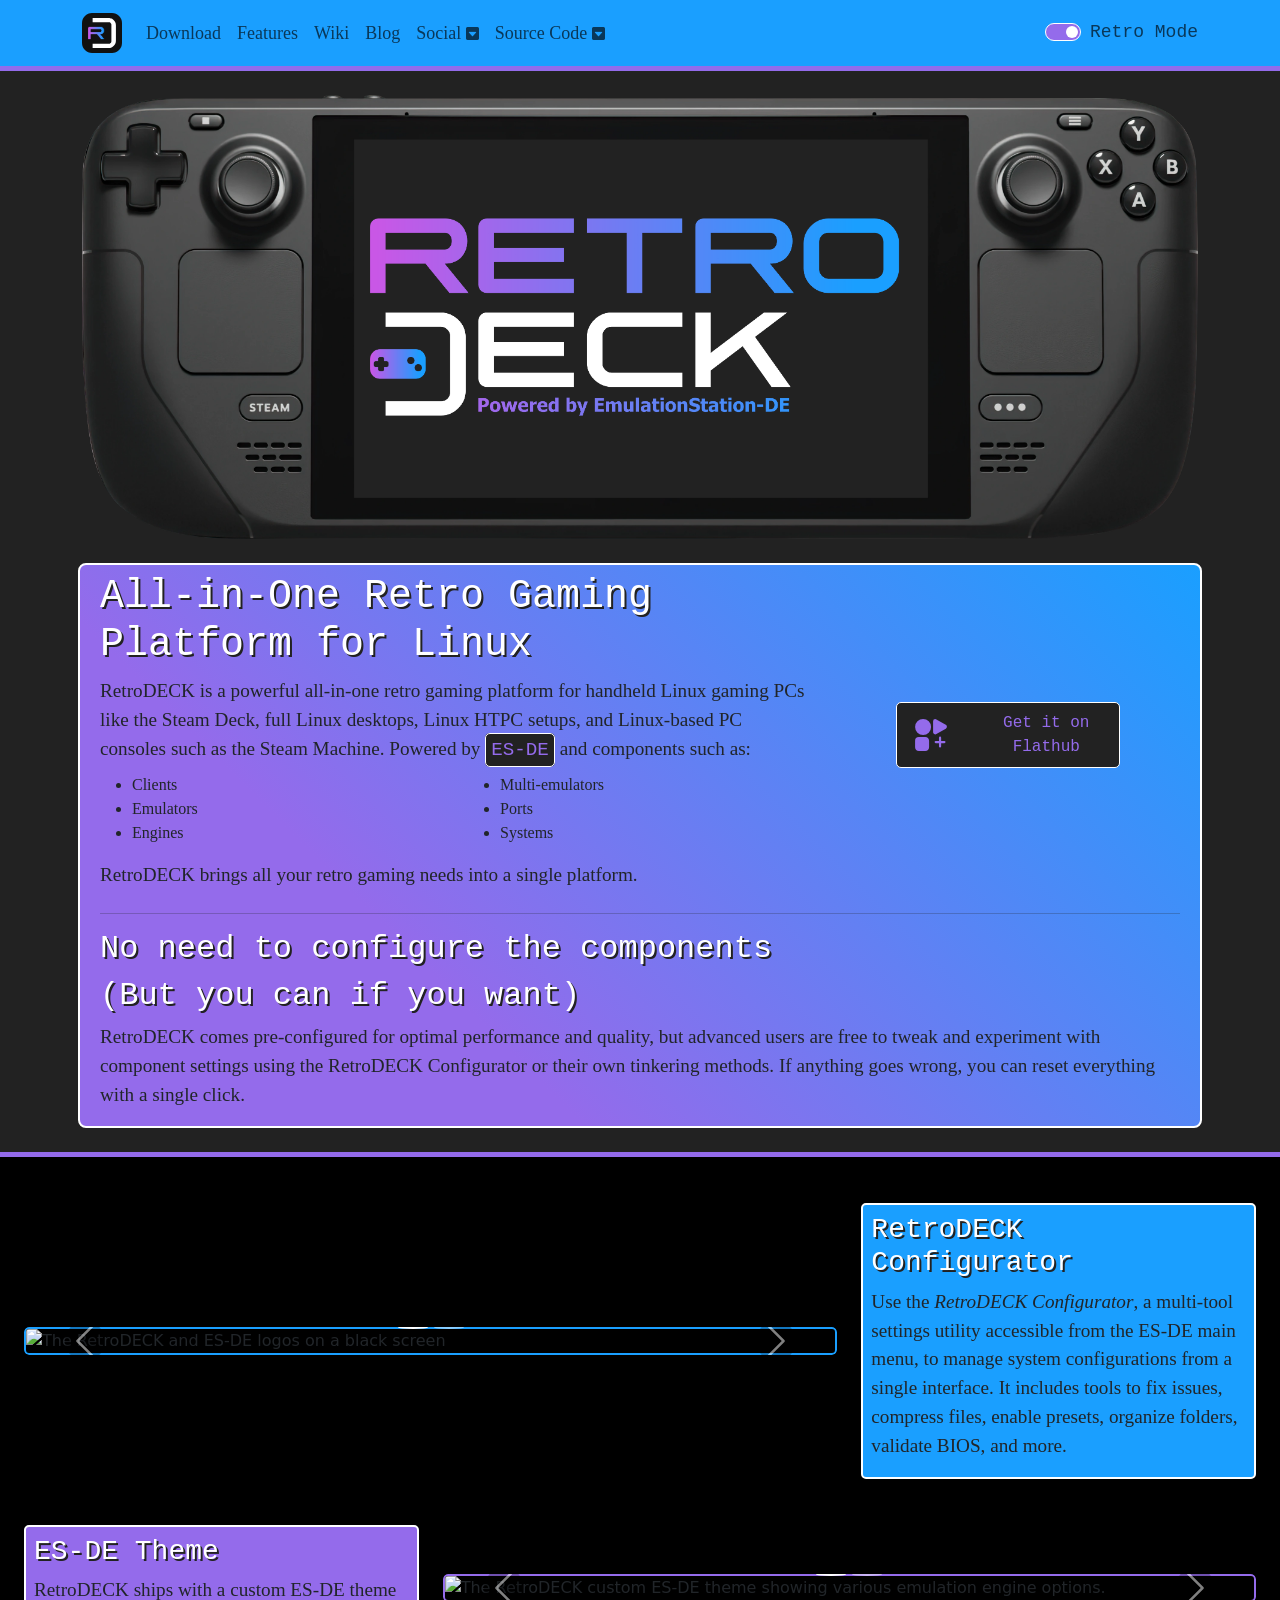
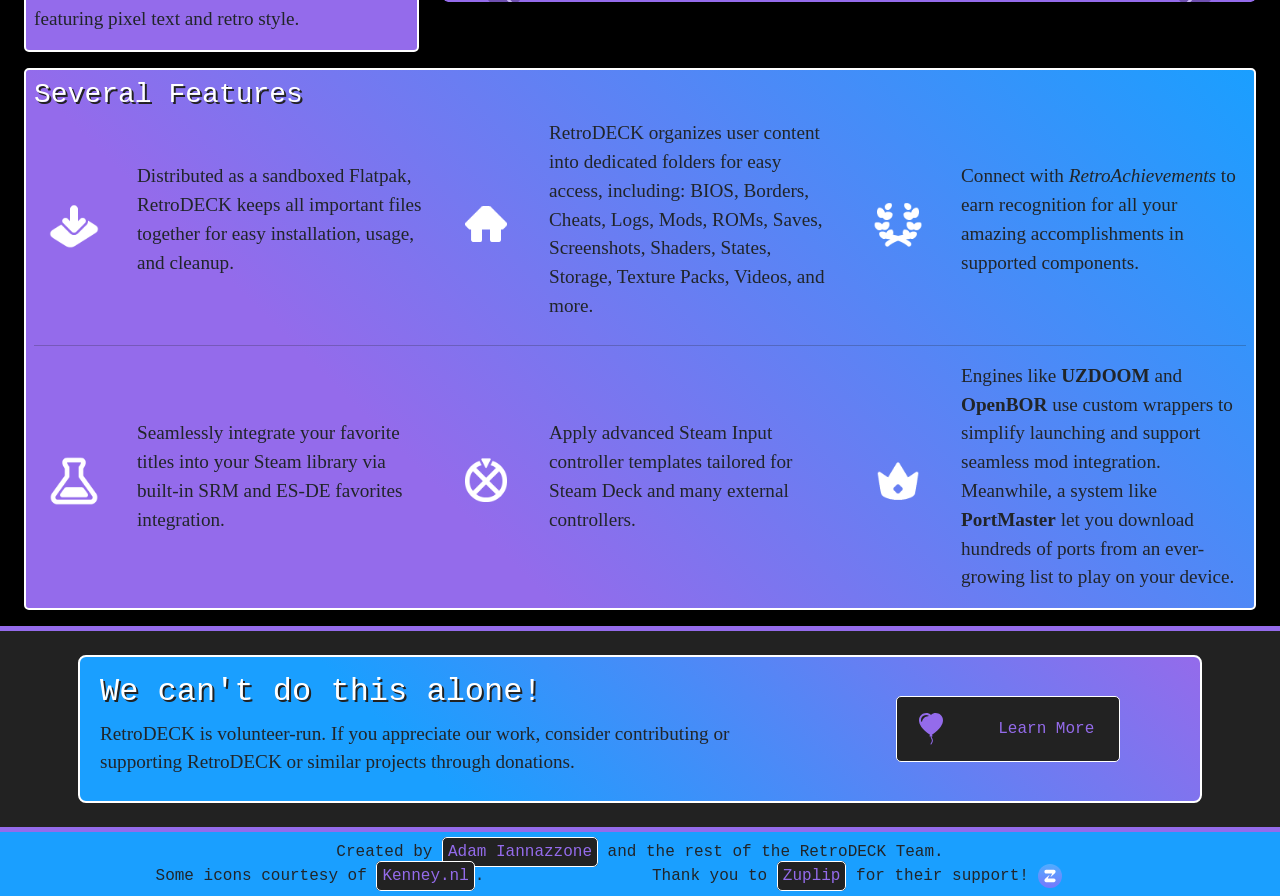
==== index.html @ 523a4348 "rm blog" ====
<!doctype html>
<html lang="en">

<head>
    <meta charset="utf-8">
    <meta name="viewport" content="width=device-width, initial-scale=1.0, shrink-to-fit=no">
    <title>RetroDECK</title>
    <meta name="description"
        content="RetroDECK is a polished, beginner-friendly retro gaming platform for Linux systems, available with just one click from Flathub.">

    <!-- Facebook Meta Tags -->
    <meta property="og:url" content="https://retrodeck.net">
    <meta property="og:title" content="RetroDECK">
    <meta property="og:description"
        content="RetroDECK is a polished, beginner-friendly retro gaming platform for Linux systems, available with just one click from Flathub.">
    <meta property="og:image" content="https://retrodeck.net/assets/og-image.png">
    <meta property="og:type" content="website" />
    <meta property="og:logo" content="https://retrodeck.net/assets/rd-icons/icon_circle_4_512x512.png" />

    <!-- Twitter Meta Tags -->
    <meta name="twitter:card" content="summary_large_image">
    <meta property="twitter:domain" content="retrodeck.net">
    <meta property="twitter:url" content="https://retrodeck.net">
    <meta name="twitter:title" content="RetroDECK">
    <meta name="twitter:description"
        content="RetroDECK is a polished, beginner-friendly retro gaming platform for Linux systems, available with just one click from Flathub.">
    <meta name="twitter:image" content="https://retrodeck.net/assets/og-image.png">

    <link rel="apple-touch-icon" type="image/png" sizes="180x180" href="assets/rd-icons/icon_circle_2_180x180.png">
    <link rel="icon" type="image/png" sizes="16x16" href="assets/rd-icons/icon_circle_16x16.png">
    <link rel="icon" type="image/png" sizes="32x32" href="assets/rd-icons/icon_circle_1_32x32.png">
    <link rel="icon" type="image/png" sizes="180x180" href="assets/rd-icons/icon_circle_2_180x180.png">
    <link rel="icon" type="image/png" sizes="192x192" href="assets/rd-icons/icon_circle_3_192x192.png">
    <link rel="icon" type="image/png" sizes="512x512" href="assets/rd-icons/icon_circle_4_512x512.png">

    <link rel="stylesheet" href="https://fonts.googleapis.com/css2?family=Nunito+Sans:wght@400;600&amp;display=swap">
    <link rel="stylesheet" href="https://fonts.googleapis.com/css?family=Source+Sans+Pro:300,400,700">
    <link href="https://cdn.jsdelivr.net/npm/bootstrap@5.3.3/dist/css/bootstrap.min.css" rel="stylesheet"
        integrity="sha384-QWTKZyjpPEjISv5WaRU9OFeRpok6YctnYmDr5pNlyT2bRjXh0JMhjY6hW+ALEwIH" crossorigin="anonymous">
    <link rel="stylesheet" href="css/style.css">
</head>

<body>
    <a class="skip-link" href="#main-content">Skip to main content</a>

    <!-- Navbar -->
    <nav class="navbar navbar-expand-lg">
        <div class="container large">
            <a class="navbar-brand" href="index.html">
                <img src="assets/rd-icons/squircle-icon.svg" height="40" alt="RetroDECK home">
            </a>
            <button class="navbar-toggler" type="button" data-bs-toggle="collapse" data-bs-target="#navbarNavDropdown"
                aria-controls="navbarNavDropdown" aria-expanded="false" aria-label="Toggle navigation">
                <span class="navbar-toggler-icon"></span>
            </button>
            <div class="collapse navbar-collapse justify-content-between" id="navbarNavDropdown">
                <ul class="navbar-nav">
                    <li class="nav-item">
                        <a class="nav-link" target="_blank" rel="noopener noreferrer"
                            href="https://flathub.org/apps/details/net.retrodeck.retrodeck">Download</a>
                    </li>
                    <li class="nav-item">
                        <a class="nav-link" href="#features">Features</a>
                    </li>
                    <li class="nav-item">
                        <a class="nav-link" target="_blank" rel="noopener noreferrer"
                            href="https://retrodeck.readthedocs.io/en/latest/">Wiki</a>
                    </li>
                    <li class="nav-item">
                        <a class="nav-link" target="_blank" rel="noopener noreferrer"
                            href="https://retrodeck.readthedocs.io/en/latest/blog/">Blog</a>
                    </li>
                    <li class="nav-item dropdown">
                        <a class="nav-link" href="#" role="button" data-bs-toggle="dropdown" aria-expanded="false">
                            Social <i class="bi bi-caret-down-square-fill"></i>
                        </a>
                        <ul class="dropdown-menu">
                            <li>
                                <a class="dropdown-item" target="_blank" rel="noopener noreferrer"
                                    href="https://discord.gg/hkEwSMGcvu">
                                    <svg role="img" height="1rem" class="pe-2" viewBox="0 0 24 24"
                                        xmlns="http://www.w3.org/2000/svg">
                                        <title>Discord</title>
                                        <path
                                            d="M20.317 4.3698a19.7913 19.7913 0 00-4.8851-1.5152.0741.0741 0 00-.0785.0371c-.211.3753-.4447.8648-.6083 1.2495-1.8447-.2762-3.68-.2762-5.4868 0-.1636-.3933-.4058-.8742-.6177-1.2495a.077.077 0 00-.0785-.037 19.7363 19.7363 0 00-4.8852 1.515.0699.0699 0 00-.0321.0277C.5334 9.0458-.319 13.5799.0992 18.0578a.0824.0824 0 00.0312.0561c2.0528 1.5076 4.0413 2.4228 5.9929 3.0294a.0777.0777 0 00.0842-.0276c.4616-.6304.8731-1.2952 1.226-1.9942a.076.076 0 00-.0416-.1057c-.6528-.2476-1.2743-.5495-1.8722-.8923a.077.077 0 01-.0076-.1277c.1258-.0943.2517-.1923.3718-.2914a.0743.0743 0 01.0776-.0105c3.9278 1.7933 8.18 1.7933 12.0614 0a.0739.0739 0 01.0785.0095c.1202.099.246.1981.3728.2924a.077.077 0 01-.0066.1276 12.2986 12.2986 0 01-1.873.8914.0766.0766 0 00-.0407.1067c.3604.698.7719 1.3628 1.225 1.9932a.076.076 0 00.0842.0286c1.961-.6067 3.9495-1.5219 6.0023-3.0294a.077.077 0 00.0313-.0552c.5004-5.177-.8382-9.6739-3.5485-13.6604a.061.061 0 00-.0312-.0286zM8.02 15.3312c-1.1825 0-2.1569-1.0857-2.1569-2.419 0-1.3332.9555-2.4189 2.157-2.4189 1.2108 0 2.1757 1.0952 2.1568 2.419 0 1.3332-.9555 2.4189-2.1569 2.4189zm7.9748 0c-1.1825 0-2.1569-1.0857-2.1569-2.419 0-1.3332.9554-2.4189 2.1569-2.4189 1.2108 0 2.1757 1.0952 2.1568 2.419 0 1.3332-.946 2.4189-2.1568 2.4189Z" />
                                    </svg>Discord
                                </a>
                            </li>
                            <li>
                                <a class="dropdown-item" target="_blank" rel="noopener noreferrer"
                                    href="https://matrix.to/#/#retrodeck:matrix.org">
                                    <svg role="img" height="1rem" class="pe-2" viewBox="0 0 24 24"
                                        xmlns="http://www.w3.org/2000/svg">
                                        <title>Matrix</title>
                                        <path
                                            d="M.632.55v22.9H2.28V24H0V0h2.28v.55zm7.043 7.26v1.157h.033c.309-.443.683-.784 1.117-1.024.433-.245.936-.365 1.5-.365.54 0 1.033.107 1.481.314.448.208.785.582 1.02 1.108.254-.374.6-.706 1.034-.992.434-.287.95-.43 1.546-.43.453 0 .872.056 1.26.167.388.11.716.286.993.53.276.245.489.559.646.951.152.392.23.863.23 1.417v5.728h-2.349V11.52c0-.286-.01-.559-.032-.812a1.755 1.755 0 0 0-.18-.66 1.106 1.106 0 0 0-.438-.448c-.194-.11-.457-.166-.785-.166-.332 0-.6.064-.803.189a1.38 1.38 0 0 0-.48.499 1.946 1.946 0 0 0-.231.696 5.56 5.56 0 0 0-.06.785v4.768h-2.35v-4.8c0-.254-.004-.503-.018-.752a2.074 2.074 0 0 0-.143-.688 1.052 1.052 0 0 0-.415-.503c-.194-.125-.476-.19-.854-.19-.111 0-.259.024-.439.074-.18.051-.36.143-.53.282-.171.138-.319.337-.439.595-.12.259-.18.6-.18 1.02v4.966H5.46V7.81zm15.693 15.64V.55H21.72V0H24v24h-2.28v-.55z" />
                                    </svg>Matrix
                                </a>
                            </li>
                            <li>
                                <a class="dropdown-item" target="_blank" rel="noopener noreferrer"
                                    href="https://bsky.app/profile/retrodeck.net">
                                    <svg role="img" height="1rem" class="pe-2" viewBox="0 0 24 24"
                                        xmlns="http://www.w3.org/2000/svg">
                                        <title>Bluesky</title>
                                        <path
                                            d="M12 10.8c-1.087-2.114-4.046-6.053-6.798-7.995C2.566.944 1.561 1.266.902 1.565.139 1.908 0 3.08 0 3.768c0 .69.378 5.65.624 6.479.815 2.736 3.713 3.66 6.383 3.364.136-.02.275-.039.415-.056-.138.022-.276.04-.415.056-3.912.58-7.387 2.005-2.83 7.078 5.013 5.19 6.87-1.113 7.823-4.308.953 3.195 2.05 9.271 7.733 4.308 4.267-4.308 1.172-6.498-2.74-7.078a8.741 8.741 0 0 1-.415-.056c.14.017.279.036.415.056 2.67.297 5.568-.628 6.383-3.364.246-.828.624-5.79.624-6.478 0-.69-.139-1.861-.902-2.206-.659-.298-1.664-.62-4.3 1.24C16.046 4.748 13.087 8.687 12 10.8Z" />
                                    </svg>Bluesky
                                </a>
                            </li>
                            <li>
                                <a class="dropdown-item" target="_blank" rel="noopener noreferrer"
                                    href="https://www.reddit.com/r/RetroDeck/">
                                    <svg role="img" height="1rem" class="pe-2" viewBox="0 0 24 24"
                                        xmlns="http://www.w3.org/2000/svg">
                                        <title>Reddit</title>
                                        <path
                                            d="M12 0C5.373 0 0 5.373 0 12c0 3.314 1.343 6.314 3.515 8.485l-2.286 2.286C.775 23.225 1.097 24 1.738 24H12c6.627 0 12-5.373 12-12S18.627 0 12 0Zm4.388 3.199c1.104 0 1.999.895 1.999 1.999 0 1.105-.895 2-1.999 2-.946 0-1.739-.657-1.947-1.539v.002c-1.147.162-2.032 1.15-2.032 2.341v.007c1.776.067 3.4.567 4.686 1.363.473-.363 1.064-.58 1.707-.58 1.547 0 2.802 1.254 2.802 2.802 0 1.117-.655 2.081-1.601 2.531-.088 3.256-3.637 5.876-7.997 5.876-4.361 0-7.905-2.617-7.998-5.87-.954-.447-1.614-1.415-1.614-2.538 0-1.548 1.255-2.802 2.803-2.802.645 0 1.239.218 1.712.585 1.275-.79 2.881-1.291 4.64-1.365v-.01c0-1.663 1.263-3.034 2.88-3.207.188-.911.993-1.595 1.959-1.595Zm-8.085 8.376c-.784 0-1.459.78-1.506 1.797-.047 1.016.64 1.429 1.426 1.429.786 0 1.371-.369 1.418-1.385.047-1.017-.553-1.841-1.338-1.841Zm7.406 0c-.786 0-1.385.824-1.338 1.841.047 1.017.634 1.385 1.418 1.385.785 0 1.473-.413 1.426-1.429-.046-1.017-.721-1.797-1.506-1.797Zm-3.703 4.013c-.974 0-1.907.048-2.77.135-.147.015-.241.168-.183.305.483 1.154 1.622 1.964 2.953 1.964 1.33 0 2.47-.81 2.953-1.964.057-.137-.037-.29-.184-.305-.863-.087-1.795-.135-2.769-.135Z" />
                                    </svg>Reddit
                                </a>
                            </li>
                            <li>
                                <a class="dropdown-item" target="_blank" rel="noopener noreferrer"
                                    href="https://lemmy.zip/c/retrodeck">
                                    <svg role="img" height="1rem" class="pe-2" viewBox="0 0 24 24"
                                        xmlns="http://www.w3.org/2000/svg">
                                        <title>Lemmy</title>
                                        <path
                                            d="M2.9595 4.2228a3.9132 3.9132 0 0 0-.332.019c-.8781.1012-1.67.5699-2.155 1.3862-.475.8-.5922 1.6809-.35 2.4971.2421.8162.8297 1.5575 1.6982 2.1449.0053.0035.0106.0076.0163.0114.746.4498 1.492.7431 2.2877.8994-.02.3318-.0272.6689-.006 1.0181.0634 1.0432.4368 2.0006.996 2.8492l-2.0061.8189a.4163.4163 0 0 0-.2276.2239.416.416 0 0 0 .0879.455.415.415 0 0 0 .2941.1231.4156.4156 0 0 0 .1595-.0312l2.2093-.9035c.408.4859.8695.9315 1.3723 1.318.0196.0151.0407.0264.0603.0423l-1.2918 1.7103a.416.416 0 0 0 .664.501l1.314-1.7385c.7185.4548 1.4782.7927 2.2294 1.0242.3833.7209 1.1379 1.1871 2.0202 1.1871.8907 0 1.6442-.501 2.0242-1.2072.744-.2347 1.4959-.5729 2.2073-1.0262l1.332 1.7606a.4157.4157 0 0 0 .7439-.1936.4165.4165 0 0 0-.0799-.3074l-1.3099-1.7345c.0083-.0075.0178-.0113.0261-.0188.4968-.3803.9549-.8175 1.3622-1.2939l2.155.8794a.4156.4156 0 0 0 .5412-.2276.4151.4151 0 0 0-.2273-.5432l-1.9438-.7928c.577-.8538.9697-1.8183 1.0504-2.8693.0268-.3507.0242-.6914.0079-1.0262.7905-.1572 1.5321-.4502 2.2737-.8974.0053-.0033.011-.0076.0163-.0113.8684-.5874 1.456-1.3287 1.6982-2.145.2421-.8161.125-1.697-.3501-2.497-.4849-.8163-1.2768-1.2852-2.155-1.3863a3.2175 3.2175 0 0 0-.332-.0189c-.7852-.0151-1.6231.229-2.4286.6942-.5926.342-1.1252.867-1.5433 1.4387-1.1699-.6703-2.6923-1.0476-4.5635-1.0785a15.5768 15.5768 0 0 0-.5111 0c-2.085.034-3.7537.43-5.0142 1.1449-.0033-.0038-.0045-.0114-.008-.0152-.4233-.5916-.973-1.1365-1.5835-1.489-.8055-.465-1.6434-.7083-2.4286-.6941Zm.2858.7365c.5568.042 1.1696.2358 1.7787.5875.485.28.9757.7554 1.346 1.2696a5.6875 5.6875 0 0 0-.4969.4085c-.9201.8516-1.4615 1.9597-1.668 3.2335-.6809-.1402-1.3183-.3945-1.984-.7948-.7553-.5128-1.2159-1.1225-1.4004-1.7445-.1851-.624-.1074-1.2712.2776-1.9196.3743-.63.9275-.9534 1.6118-1.0322a2.796 2.796 0 0 1 .5352-.0076Zm17.5094 0a2.797 2.797 0 0 1 .5353.0075c.6842.0786 1.2374.4021 1.6117 1.0322.385.6484.4627 1.2957.2776 1.9196-.1845.622-.645 1.2317-1.4004 1.7445-.6578.3955-1.2881.6472-1.9598.7888-.1942-1.2968-.7375-2.4338-1.666-3.302a5.5639 5.5639 0 0 0-.4709-.3923c.3645-.49.8287-.9428 1.2938-1.2113.6091-.3515 1.2219-.5454 1.7787-.5875ZM12.006 6.0036a14.832 14.832 0 0 1 .487 0c2.3901.0393 4.0848.67 5.1631 1.678 1.1501 1.0754 1.6423 2.6006 1.499 4.467-.1311 1.7079-1.2203 3.2281-2.652 4.324-.694.5313-1.4626.9354-2.2254 1.2294.0031-.0453.014-.0888.014-.1349.0029-1.1964-.9313-2.2133-2.2918-2.2133-1.3606 0-2.3222 1.0154-2.2918 2.2213.0013.0507.014.0972.0181.1471-.781-.2933-1.5696-.7013-2.2777-1.2456-1.4239-1.0945-2.4997-2.6129-2.6037-4.322-.1129-1.8567.3778-3.3382 1.5212-4.3965C7.5094 6.7 9.352 6.047 12.006 6.0036Zm-3.6419 6.8291c-.6053 0-1.0966.4903-1.0966 1.0966 0 .6063.4913 1.0986 1.0966 1.0986s1.0966-.4923 1.0966-1.0986c0-.6063-.4913-1.0966-1.0966-1.0966zm7.2819.0113c-.5998 0-1.0866.4859-1.0866 1.0866s.4868 1.0885 1.0866 1.0885c.5997 0 1.0865-.4878 1.0865-1.0885s-.4868-1.0866-1.0865-1.0866zM12 16.0835c1.0237 0 1.5654.638 1.5634 1.4829-.0018.7849-.6723 1.485-1.5634 1.485-.9167 0-1.54-.5629-1.5634-1.493-.0212-.8347.5397-1.4749 1.5634-1.4749Z" />
                                    </svg>Lemmy
                                </a>
                            </li>
                        </ul>
                    </li>
                    <li class="nav-item dropdown">
                        <a class="nav-link" href="#" role="button" data-bs-toggle="dropdown" aria-expanded="false">
                            Source Code <i class="bi bi-caret-down-square-fill"></i>
                        </a>
                        <ul class="dropdown-menu">
                            <li>
                                <a class="dropdown-item" href="https://github.com/RetroDECK/RetroDECK" target="_blank"
                                    rel="noopener noreferrer">
                                    <svg role="img" height="1rem" class="pe-2" viewBox="0 0 24 24"
                                        xmlns="http://www.w3.org/2000/svg">
                                        <title>GitHub</title>
                                        <path
                                            d="M12 .297c-6.63 0-12 5.373-12 12 0 5.303 3.438 9.8 8.205 11.385.6.113.82-.258.82-.577 0-.285-.01-1.04-.015-2.04-3.338.724-4.042-1.61-4.042-1.61C4.422 18.07 3.633 17.7 3.633 17.7c-1.087-.744.084-.729.084-.729 1.205.084 1.838 1.236 1.838 1.236 1.07 1.835 2.809 1.305 3.495.998.108-.776.417-1.305.76-1.605-2.665-.3-5.466-1.332-5.466-5.93 0-1.31.465-2.38 1.235-3.22-.135-.303-.54-1.523.105-3.176 0 0 1.005-.322 3.3 1.23.96-.267 1.98-.399 3-.405 1.02.006 2.04.138 3 .405 2.28-1.552 3.285-1.23 3.285-1.23.645 1.653.24 2.873.12 3.176.765.84 1.23 1.91 1.23 3.22 0 4.61-2.805 5.625-5.475 5.92.42.36.81 1.096.81 2.22 0 1.606-.015 2.896-.015 3.286 0 .315.21.69.825.57C20.565 22.092 24 17.592 24 12.297c0-6.627-5.373-12-12-12" />
                                    </svg>Github
                                </a>
                            </li>
                            <li>
                                <a class="dropdown-item" href="https://github.com/RetroDECK/Cooker" target="_blank"
                                    rel="noopener noreferrer">
                                    <svg role="img" height="1rem" class="pe-2" xmlns="http://www.w3.org/2000/svg"
                                        fill="currentColor" class="bi bi-fire" viewBox="0 0 16 16">
                                        <path
                                            d="M8 16c3.314 0 6-2 6-5.5 0-1.5-.5-4-2.5-6 .25 1.5-1.25 2-1.25 2C11 4 9 .5 6 0c.357 2 .5 4-2 6-1.25 1-2 2.729-2 4.5C2 14 4.686 16 8 16m0-1c-1.657 0-3-1-3-2.75 0-.75.25-2 1.25-3C6.125 10 7 10.5 7 10.5c-.375-1.25.5-3.25 2-3.5-.179 1-.25 2 1 3 .625.5 1 1.364 1 2.25C11 14 9.657 15 8 15" />
                                    </svg>Cooker
                                </a>
                            </li>
                            <li>
                                <a class="dropdown-item" href="https://repo.retrodeck.net/" target="_blank"
                                    rel="noopener noreferrer">
                                    <svg role="img" height="1rem" class="pe-2" viewBox="0 0 24 24"
                                        xmlns="http://www.w3.org/2000/svg">
                                        <title>Forgejo</title>
                                        <path
                                            d="M16.7773 0c1.6018 0 2.9004 1.2986 2.9004 2.9005s-1.2986 2.9004-2.9004 2.9004c-1.0854 0-2.0315-.596-2.5288-1.4787H12.91c-2.3322 0-4.2272 1.8718-4.2649 4.195l-.0007 2.1175a7.0759 7.0759 0 0 1 4.148-1.4205l.1176-.001 1.3385.0002c.4973-.8827 1.4434-1.4788 2.5288-1.4788 1.6018 0 2.9004 1.2986 2.9004 2.9005s-1.2986 2.9004-2.9004 2.9004c-1.0854 0-2.0315-.596-2.5288-1.4787H12.91c-2.3322 0-4.2272 1.8718-4.2649 4.195l-.0007 2.319c.8827.4973 1.4788 1.4434 1.4788 2.5287 0 1.602-1.2986 2.9005-2.9005 2.9005-1.6018 0-2.9004-1.2986-2.9004-2.9005 0-1.0853.596-2.0314 1.4788-2.5287l-.0002-9.9831c0-3.887 3.1195-7.0453 6.9915-7.108l.1176-.001h1.3385C14.7458.5962 15.692 0 16.7773 0ZM7.2227 19.9052c-.6596 0-1.1943.5347-1.1943 1.1943s.5347 1.1943 1.1943 1.1943 1.1944-.5347 1.1944-1.1943-.5348-1.1943-1.1944-1.1943Zm9.5546-10.4644c-.6596 0-1.1944.5347-1.1944 1.1943s.5348 1.1943 1.1944 1.1943c.6596 0 1.1943-.5347 1.1943-1.1943s-.5347-1.1943-1.1943-1.1943Zm0-7.7346c-.6596 0-1.1944.5347-1.1944 1.1943s.5348 1.1943 1.1944 1.1943c.6596 0 1.1943-.5347 1.1943-1.1943s-.5347-1.1943-1.1943-1.1943Z" />
                                    </svg>Forgejo
                                </a>
                            </li>
                        </ul>
                    </li>
                </ul>
                <span class="navbar-text form-check form-switch">
                    <input class="form-check-input" id="pixel-font-switch" type="checkbox" role="switch" checked
                        onchange="pixelFontToggle()">
                    <label class="form-check-label" for="pixel-font-switch">Retro Mode</label>
                </span>
            </div>
        </div>
    </nav>
    <!-- End Navbar -->

    <!-- Main Content -->
    <main id="main-content" class="container-fluid px-0 mt-4">

        <div class="container mb-4">
            <div class="row">
                <div class="col-12">
                    <img class="img-fluid" src="assets/screens/logo-on-steamdeck.png"
                        alt="RetroDECK logo displayed on a Steam Deck" />
                </div>
            </div>
        </div>

        <!-- Jumbotron -->
        <div class="container px-2">
            <div class="p-2 mb-4 bg-body-tertiary rounded-3 jumbotron gradient-1">
                <div class="container-fluid align-items-center">
                    <!-- First section -->
                    <div class="row align-items-center">
                        <div class="col-md-8">
                            <h1 class="display-md-5 jumbo-header">All-in-One Retro Gaming Platform for Linux</h1>
                            <p class="fs-md-4">
                                RetroDECK is a powerful all-in-one retro gaming platform for handheld Linux gaming PCs
                                like the Steam Deck, full Linux desktops, Linux HTPC setups, and Linux-based PC consoles
                                such as the Steam Machine. Powered by <a href="https://es-de.org/" target="_blank"
                                    rel="noopener noreferrer">ES-DE</a> and components such as:
                            </p>
                            <div class="row">
                                <div class="col">
                                    <ul>
                                        <li>Clients</li>
                                        <li>Emulators</li>
                                        <li>Engines</li>
                                    </ul>
                                </div>
                                <div class="col">
                                    <ul>
                                        <li>Multi-emulators</li>
                                        <li>Ports</li>
                                        <li>Systems</li>
                                    </ul>
                                </div>
                            </div>
                            <p class="fs-md-4">
                                RetroDECK brings all your retro gaming needs into a single platform.
                            </p>

                        </div>

                        <!-- Flathub Link -->
                        <div class="col-md-4 text-center">
                            <a type="button" class="btn btn-dark align-center p-2" target="_blank"
                                rel="noopener noreferrer"
                                href="https://flathub.org/apps/details/net.retrodeck.retrodeck">
                                <div class="row align-items-center">
                                    <div class="col-4">
                                        <svg fill="#946beb" role="img" height="2rem" class="px-2" viewBox="0 0 24 24"
                                            xmlns="http://www.w3.org/2000/svg">
                                            <title>Flathub</title>
                                            <path
                                                d="M6.068 0a6 6 0 0 0-6 6 6 6 0 0 0 6 6 6 6 0 0 0 5.998-6 6 6 0 0 0-5.998-6Zm9.15.08a1.656 1.656 0 0 0-1.654 1.656v8.15a1.656 1.656 0 0 0 2.483 1.434l7.058-4.074a1.656 1.656 0 0 0 0-2.869l-1.044-.604-6.014-3.47a1.656 1.656 0 0 0-.828-.223Zm3.575 13.135a.815.815 0 0 0-.816.818v2.453h-2.454a.817.817 0 1 0 0 1.635h2.454v2.453a.817.817 0 1 0 1.635 0v-2.453h2.452a.817.817 0 1 0 0-1.635h-2.453v-2.453a.817.817 0 0 0-.818-.818zM2.865 13.5a2.794 2.794 0 0 0-2.799 2.8v4.9c0 1.55 1.248 2.8 2.8 2.8h4.9c1.55 0 2.8-1.25 2.8-2.8v-4.9c0-1.55-1.25-2.8-2.8-2.8Z" />
                                        </svg>
                                    </div>
                                    <div class="col-8 text-center">
                                        <div class="row">
                                            <div class="col">Get it on</div>
                                        </div>
                                        <div class="row">
                                            <div class="col">Flathub</div>
                                        </div>
                                    </div>
                                </div>
                            </a>
                        </div>
                        <!-- End Flathub Link -->

                    </div>

                    <!-- End First Section -->

                    <hr />

                    <!-- Second Section -->
                    <div class="row align-items-center">
                        <div class="col">
                            <h2 class="display-md-5 jumbo-header">No need to configure the components</h2>
                            <h2 class="display-md-5 jumbo-header">(But you can if you want)</h2>
                        </div>
                    </div>

                    <p class="fs-md-4">
                        RetroDECK comes pre-configured for optimal performance and quality, but advanced users are free
                        to tweak and experiment with component settings using the RetroDECK Configurator or their own
                        tinkering methods. If anything goes wrong, you can reset everything with a single click.
                    </p>
                </div>

                <!-- End Second Section -->

            </div>
        </div>
        <!-- End Jumbotron -->

        <!-- Latest Blog Entry -->
       <!-- <div class="container px-2">
            <div class="p-2 mb-4 bg-body-tertiary rounded-3 jumbotron gradient-1">
                <div class="container-fluid align-items-center">
                    <div class="row align-items-center">
                        <h2 class="display-md-5 jumbo-header">Latest from the Blog</h2>
                    </div>
                    <div class="row align-items-center">
                        <div class="col-md-8">
                            <h4 class="mb-2" style="color: white;">January 2026: The Aftermath</h4>
                            <p><small><em>January 27, 2026</em></small></p>
                            <p>The RetroDECK team was excited to finally release our big rework! But with every big
                                update, there is a big list of patches. Our team is hard at work issuing bug fixes, so
                                be sure to update RetroDECK when you see one available.</p>
                            <p>
                                If you have feedback or bug reports, please let us know on Github or Discord!
                            </p>
                        </div>
                        <div class="col-md-4 text-center">
                            <a type="button" class="btn btn-dark align-center p-2" target="_blank"
                                rel="noopener noreferrer"
                                href="https://retrodeck.readthedocs.io/en/latest/blog/2026/01/27/january-2026-starts-with-a-bang/">
                                Read More
                            </a>
                        </div>
                    </div>
                </div>
            </div>
        </div> -->


        <!-- <div class="container px-2">
            <div class="p-2 mb-4 bg-body-tertiary rounded-3 jumbotron gradient-1">
                <div class="container-fluid align-items-center">
                    
                    <div class="row align-items-center">
                        <h2 class="display-md-5 jumbo-header">Latest from the Blog</h2>
                    </div>

                    <div class="row align-items-center" id="latest-blog-container">
                        <p class="text-center"><em>Loading latest blog entry...</em></p>
                    </div>
                </div>
            </div>
        </div> -->

        <!-- End Latest Blog Entry -->

        <!-- Features -->
        <div class="container-fluid mb-4" id="features">

            <!-- Screenshots -->
            <div class="row align-items-center mt-3 mb-3">
                <div class="col-12 col-lg-8">
                    <div id="carousel-1" class="carousel slide" data-bs-ride="carousel">
                        <div class="carousel-indicators">
                            <button type="button" data-bs-target="#carousel-1" data-bs-slide-to="0" class="active"
                                aria-current="true" aria-label="Screenshot 1"></button>
                            <button type="button" data-bs-target="#carousel-1" data-bs-slide-to="1"
                                aria-label="Screenshot 2"></button>
                        </div>
                        <div class="carousel-inner">
                            <div class="carousel-item active">
                                <img src="assets/screens/screen01.png" class="d-block w-100 screenshot"
                                    alt="The RetroDECK and ES-DE logos on a black screen">
                            </div>
                            <div class="carousel-item">
                                <img src="assets/screens/screen02.png" class="d-block w-100 screenshot"
                                    alt="A RetroDECK icon on the Steam Library page.">
                            </div>
                        </div>
                        <button class="carousel-control-prev" type="button" data-bs-target="#carousel-1"
                            data-bs-slide="prev">
                            <span class="carousel-control-prev-icon" aria-hidden="true"></span>
                            <span class="visually-hidden">Previous</span>
                        </button>
                        <button class="carousel-control-next" type="button" data-bs-target="#carousel-1"
                            data-bs-slide="next">
                            <span class="carousel-control-next-icon" aria-hidden="true"></span>
                            <span class="visually-hidden">Next</span>
                        </button>
                    </div>
                </div>
                <div class="col-12 col-lg-4">
                    <div class="feature-card p-2 mt-2 mt-lg-0">
                        <h3>RetroDECK Configurator</h3>
                        <p>Use the <em>RetroDECK Configurator</em>, a multi-tool settings
                            utility accessible from the ES-DE main menu, to manage system configurations
                            from a single interface.
                            It includes tools to fix issues, compress files, enable presets, organize
                            folders, validate BIOS, and more.</p>
                    </div>
                </div>
            </div>

            <div class="row align-items-center mb-3">

                <div class="col-12 col-lg-8 order-lg-2">
                    <div id="carousel-2" class="carousel slide" data-bs-ride="carousel">
                        <div class="carousel-indicators">
                            <button type="button" data-bs-target="#carousel-2" data-bs-slide-to="0" class="active"
                                aria-current="true" aria-label="Screenshot 1"></button>
                            <button type="button" data-bs-target="#carousel-2" data-bs-slide-to="1"
                                aria-label="Screenshot 2"></button>
                        </div>
                        <div class="carousel-inner">
                            <div class="carousel-item active">
                                <img src="assets/screens/screen03.png" class="d-block w-100 screenshot"
                                    alt="The RetroDECK custom ES-DE theme showing various emulation engine options.">
                            </div>
                            <div class="carousel-item">
                                <img src="assets/screens/screen04.png" class="d-block w-100 screenshot"
                                    alt="The RetroDECK custom ES-DE theme showing various game options.">
                            </div>
                        </div>
                        <button class="carousel-control-prev" type="button" data-bs-target="#carousel-2"
                            data-bs-slide="prev">
                            <span class="carousel-control-prev-icon" aria-hidden="true"></span>
                            <span class="visually-hidden">Previous</span>
                        </button>
                        <button class="carousel-control-next" type="button" data-bs-target="#carousel-2"
                            data-bs-slide="next">
                            <span class="carousel-control-next-icon" aria-hidden="true"></span>
                            <span class="visually-hidden">Next</span>
                        </button>
                    </div>
                </div>

                <div class="col-12 col-lg-4 order-lg-1">
                    <div class="feature-card p-2 mt-2 mt-lg-0">
                        <h3>ES-DE Theme</h3>
                        <p>
                            RetroDECK ships with a custom ES-DE theme featuring pixel text and retro style.
                        </p>
                    </div>
                </div>

            </div>
            <!-- End Screenshots -->

            <!-- Extra Features -->
            <div class="row mb-3 py-0" id="extra-features">
                <div class="col-12">
                    <div class="feature-card p-2 mt-2 mt-lg-0 gradient-1">
                        <h3>Several Features</h3>

                        <!-- Extra Features Row 1 -->
                        <div class="row py-0 align-items-center">
                            <div class="col-md-4">
                                <div class="row py-0 align-items-center">
                                    <div class="col-3 text-center">
                                        <img class="img-fluid" src="assets/feature-icons/card_place.png">
                                    </div>
                                    <div class="col-9">
                                        <p>Distributed as a sandboxed Flatpak, RetroDECK keeps all
                                            important files together for easy installation, usage, and
                                            cleanup.
                                        <p>
                                    </div>
                                </div>
                            </div>

                            <div class="col-md-4">
                                <div class="row py-0 align-items-center">
                                    <div class="col-3 text-center">
                                        <img class="img-fluid" src="assets/feature-icons/structure_house.png">
                                    </div>
                                    <div class="col-9">
                                        <p>
                                            RetroDECK organizes user content into dedicated folders for easy access,
                                            including:
                                            BIOS,
                                            Borders,
                                            Cheats,
                                            Logs,
                                            Mods,
                                            ROMs,
                                            Saves,
                                            Screenshots,
                                            Shaders,
                                            States,
                                            Storage,
                                            Texture Packs,
                                            Videos, and more.
                                        </p>
                                    </div>
                                </div>
                            </div>

                            <div class="col-md-4">
                                <div class="row py-0 align-items-center">
                                    <div class="col-3 text-center">
                                        <img class="img-fluid" src="assets/feature-icons/award.png">
                                    </div>
                                    <div class="col-9">
                                        <p> Connect with <em>RetroAchievements</em> to earn recognition for all
                                            your amazing accomplishments in supported components.</p>
                                    </div>
                                </div>
                            </div>
                        </div>
                        <!-- End Extra Features Row 1 -->
                        <hr class="d-none d-md-block" />
                        <!-- Extra Features Row 2 -->
                        <div class="row py-0 align-items-center">
                            <div class="col-md-4">
                                <div class="row py-0 align-items-center">
                                    <div class="col-3 text-center">
                                        <img class="img-fluid" src="assets/feature-icons/flask_half.png">
                                    </div>
                                    <div class="col-9">
                                        <p>Seamlessly integrate your favorite titles into your Steam library
                                            via built-in SRM and ES-DE favorites integration.</p>
                                    </div>
                                </div>
                            </div>

                            <div class="col-md-4">
                                <div class="row py-0 align-items-center">
                                    <div class="col-3 text-center">
                                        <img class="img-fluid" src="assets/feature-icons/spinner.png">
                                    </div>
                                    <div class="col-9">
                                        <p>Apply advanced Steam Input controller templates tailored for
                                            Steam Deck and many external controllers.
                                        <p>
                                    </div>
                                </div>
                            </div>

                            <div class="col-md-4">
                                <div class="row py-0 align-items-center">
                                    <div class="col-3 text-center">
                                        <img class="img-fluid" src="assets/feature-icons/crown_a.png">
                                    </div>
                                    <div class="col-9">
                                        <p>
                                            Engines like <strong>UZDOOM</strong> and <strong>OpenBOR</strong> use
                                            custom wrappers to simplify launching and support seamless mod integration.
                                            Meanwhile, a system like <strong>PortMaster</strong> let you download
                                            hundreds of ports from an ever-growing list to play on your device.
                                        </p>

                                    </div>
                                </div>
                            </div>
                        </div>
                        <!-- End Extra Features Row 2 -->
                    </div>
                </div>
            </div>
            <!-- End Extra Features -->

        </div>
        <!-- End Features -->

        <!-- Donate Appeal -->
        <div class="container px-2">
            <div class="p-2 mb-4 bg-body-tertiary rounded-3 jumbotron gradient-2">
                <div class="container-fluid py-2 align-items-center">
                    <!-- First section -->
                    <div class="row align-items-center">
                        <div class="col-md-8">
                            <h2 class="display-md-5 jumbo-header">We can't do this alone!</h2>
                            <p class="fs-md-4">
                                RetroDECK is volunteer-run. If you appreciate our work, consider contributing
                                or supporting RetroDECK or similar projects through donations.
                            </p>
                        </div>

                        <!-- Donate/Help Link -->
                        <div class="col-md-4 text-center">
                            <a type="button" class="btn btn-dark align-center p-2" target="_blank"
                                rel="noopener noreferrer"
                                href="https://retrodeck.readthedocs.io/en/latest/wiki_credits_social/donations-licenses/">
                                <div class="row align-items-center">
                                    <div class="col-4">
                                        <svg xmlns="http://www.w3.org/2000/svg" height="2rem" fill="#946beb"
                                            class="bi bi-balloon-heart-fill px-2" viewBox="0 0 16 16">
                                            <path fill-rule="evenodd"
                                                d="M8.49 10.92C19.412 3.382 11.28-2.387 8 .986 4.719-2.387-3.413 3.382 7.51 10.92l-.234.468a.25.25 0 1 0 .448.224l.04-.08c.009.17.024.315.051.45.068.344.208.622.448 1.102l.013.028c.212.422.182.85.05 1.246-.135.402-.366.751-.534 1.003a.25.25 0 0 0 .416.278l.004-.007c.166-.248.431-.646.588-1.115.16-.479.212-1.051-.076-1.629-.258-.515-.365-.732-.419-1.004a2 2 0 0 1-.037-.289l.008.017a.25.25 0 1 0 .448-.224l-.235-.468ZM6.726 1.269c-1.167-.61-2.8-.142-3.454 1.135-.237.463-.36 1.08-.202 1.85.055.27.467.197.527-.071.285-1.256 1.177-2.462 2.989-2.528.234-.008.348-.278.14-.386" />
                                        </svg>
                                    </div>
                                    <div class="col-8 text-center">Learn More</div>
                                </div>
                            </a>
                        </div>
                        <!-- End Donate/Help Link -->

                    </div>

                    <!-- End First Section -->

                </div>
            </div>
        </div>
        <!-- End Donate Appeal -->

    </main>
    <!-- End Main Content -->

    <!-- Footer -->
    <footer class="container-fluid pt-2 pb-2">
        <div class="row justify-content-between">
            <div class="col">
                <div class="text-center">
                    Created by <a target="_blank" rel="noopener noreferrer" href="https://github.com/jiannazzone">Adam
                        Iannazzone</a> and the rest of the RetroDECK Team.
                </div>
            </div>
        </div>
        <div class="row justify-content-between">
            <div class="col">
                <div class="text-center">
                    Some icons courtesy of <a target="_blank" rel="noopener noreferrer"
                        href="https://kenney.nl/">Kenney.nl</a>.
                </div>
            </div>
            <div class="col">
                Thank you to <a target="_blank" rel="noopener noreferrer"
                        href="https://zulip.com/">Zuplip</a> for their support!
                <svg height="1.5rem" xmlns="http://www.w3.org/2000/svg" viewBox="0 0 773.12 773.12"><linearGradient id="a" x1="0" y1="0" x2="0" y2="1"><stop offset="0" stop-color="#50adff"/><stop offset="1" stop-color="#7877fc"/></linearGradient><circle cx="386.56" cy="386.56" r="386.56" fill="url(#a)"/><path d="M566.66 527.25c0 33.03-24.23 60.05-53.84 60.05H260.29c-29.61 0-53.84-27.02-53.84-60.05 0-20.22 9.09-38.2 22.93-49.09l134.37-120c2.5-2.14 5.74 1.31 3.94 4.19l-49.29 98.69c-1.38 2.76.41 6.16 3.25 6.16h191.18c29.61 0 53.83 27.03 53.83 60.05zm0-281.39c0 20.22-9.09 38.2-22.93 49.09l-134.37 120c-2.5 2.14-5.74-1.31-3.94-4.19l49.29-98.69c1.38-2.76-.41-6.16-3.25-6.16H260.29c-29.61 0-53.84-27.02-53.84-60.05s24.23-60.05 53.84-60.05h252.54c29.61 0 53.83 27.02 53.83 60.05z" fill="#fff"/></svg>
                
            </div>
        </div>
    </footer>
    <!-- End Footer -->

    <script src="https://cdn.jsdelivr.net/npm/bootstrap@5.3.3/dist/js/bootstrap.bundle.min.js"
        integrity="sha384-YvpcrYf0tY3lHB60NNkmXc5s9fDVZLESaAA55NDzOxhy9GkcIdslK1eN7N6jIeHz"
        crossorigin="anonymous"></script>
    <script src="scripts/accessibility.js"></script>
    <script src="scripts/konami.js"></script>
    <script src="scripts/blog-loader.js"></script>
</body>

</html>
---- css/style.css ----
@import url("https://cdn.jsdelivr.net/npm/bootstrap-icons@1.11.3/font/bootstrap-icons.min.css");
@import url('https://fonts.googleapis.com/css2?family=Nunito+Sans:ital,opsz,wght@0,6..12,200..1000;1,6..12,200..1000&family=Source+Sans+3:ital,wght@0,200..900;1,200..900&display=swap');
@font-face {
    font-family: "Upheaval TT";
    src: url("../assets/fonts/upheavtt.ttf");
}
@font-face {
    font-family: "Exo";
    src: url("../assets/fonts/exo.otf");
}


/* CSS Variables */
:root {
    --rd-purple: #946beb;
    --rd-blue: #1a9fff;
    --rd-black: #222;
    --gradient-1: linear-gradient(45deg, var(--rd-purple) 30%, var(--rd-blue));
    --gradient-2: linear-gradient(45deg, var(--rd-blue) 30%, var(--rd-purple));
    --pixel-font: "Upheaval TT", monospace;
    --body-font: "Exo", serif;
    --transition-speed: 0.1s;
}

/* Accessibility: Skip Link */
.skip-link {
    position: absolute;
    top: -40px;
    left: 0;
    background: var(--rd-purple);
    color: white;
    padding: 8px 16px;
    z-index: 9999;
    font-family: var(--body-font);
    text-decoration: none;
    border: none;
    border-radius: 0 0 4px 0;
}

.skip-link:focus {
    top: 0;
}

/* Accessibility: Visually hidden text for screen readers */
.visually-hidden {
    position: absolute;
    width: 1px;
    height: 1px;
    padding: 0;
    margin: -1px;
    overflow: hidden;
    clip: rect(0, 0, 0, 0);
    white-space: nowrap;
    border: 0;
}

/* Accessibility: External link indicator */
a[target="_blank"]::after {
    content: " (opens in new tab)";
    position: absolute;
    width: 1px;
    height: 1px;
    padding: 0;
    margin: -1px;
    overflow: hidden;
    clip: rect(0, 0, 0, 0);
    white-space: nowrap;
    border: 0;
}

/* Accessibility: Respect reduced motion preference */
@media (prefers-reduced-motion: reduce) {
    *, *::before, *::after {
        animation-duration: 0.01ms !important;
        animation-iteration-count: 1 !important;
        transition-duration: 0.01ms !important;
    }
}

/* Accessible mode: readable font + reduced motion */
.accessible-mode {
    --pixel-font: "Source Sans 3", sans-serif;
}

.accessible-mode *, 
.accessible-mode *::before, 
.accessible-mode *::after {
    animation-duration: 0.01ms !important;
    animation-iteration-count: 1 !important;
    transition-duration: 0.01ms !important;
}

html, body {
    overflow-x: hidden !important;
}

body {
    background: var(--rd-black);
    /* overflow-x: hidden; */
}

p {
    margin-bottom: 0.5rem;
}

/* Nav and Footer Styles */

nav, footer {
    background: var(--rd-blue);
    font-family: var(--pixel-font);
}

nav {
    border-bottom: var(--rd-purple) solid 5px;
    font-size: large;
}

nav i.bi {
    font-size: small;
}

nav .nav-link:hover, nav .nav-link.show {
    color: white;
}

nav .dropdown-menu.show {
    background: var(--rd-purple);
    border: white solid 1px;
    font-size: large;
}

nav a.dropdown-item:hover {
    background: var(--rd-blue);
    color: white;
}

nav a.dropdown-item:hover svg {
    fill: white;
}

footer {
    border-top: var(--rd-purple) solid 5px;
}

#pixel-font-switch:checked {
    background-color: #946beb;
    border-color: white;
}
#pixel-font-switch {
    border-color: #946beb;
}

/* Jumbotron Styles */
.jumbotron {
    border: white 2px solid;
}

.jumbotron h1, .jumbotron h2 {
    font-family: var(--pixel-font);
    text-shadow: 2px 2px var(--rd-black);
    color: white;
}

p, small, ul {
    font-family: var(--body-font);
}

p {
    font-size: larger;
}

.gradient-1 {
    background: var(--gradient-1) !important;
}

.gradient-2 {
    background: var(--gradient-2) !important;
}

.jumbotron .btn {
    min-width: 65%;
    max-width: 75%;
}

.jumbotron .btn svg {
    height: 3em;
    aspect-ratio: 1.0;
}


/* Features Styles */
#features {
    background: #000;
    border-top: var(--rd-purple) 5px solid;
    border-bottom: var(--rd-purple) 5px solid;
    transition: 0.25s;
}

#features > .row {
    max-width: 1800px;
    margin-left: auto;
    margin-right: auto;
}

.feature-card {
    background: var(--rd-blue);
    border: white 2px solid;
    text-align: left;
    width: 100%;
}

.screenshot, .feature-card {
    border-radius: 5px;
}

/* Bootstrap carousel customization */
.carousel {
    border-radius: 5px;
    overflow: hidden;
}

.carousel-indicators button {
    width: 12px;
    height: 12px;
    border-radius: 50%;
    background-color: var(--rd-purple);
    opacity: 0.5;
}

.carousel-indicators button.active {
    opacity: 1;
    background-color: white;
}

.carousel-control-prev-icon,
.carousel-control-next-icon {
    background-color: rgba(0, 0, 0, 0.5);
    border-radius: 50%;
    padding: 20px;
}

.feature-card h3 {
    color: white;
    font-family: var(--pixel-font);
    text-shadow: 2px 2px var(--rd-black);
}

.feature-card p {
    font-family: var(--body-font);
}

#extra-features img {
    max-height: 50px;
}

/* Alternating Color Styles */
#features .row {
    padding-top: 30px;
}

#features .row:nth-child(odd) .screenshot {
    border: var(--rd-blue) 2px solid;
}

#features .row:nth-child(odd) .feature-card {
    border: white 2px solid;
    background: var(--rd-blue);
}

#features .row:nth-child(odd) h3 {
    /* text-shadow: 2px 2px var(--rd-purple); */
    padding-right: 20px;
}

#features .row:nth-child(even) .screenshot {
    border: var(--rd-purple) 2px solid;
}

#features .row:nth-child(even) .feature-card {
    border: white 2px solid;
    background: var(--rd-purple);
}

/* Link Styles */
.jumbotron a, footer a, a.btn, .feature-card a, .feature-card a {
    color: var(--rd-purple);
    background: var(--rd-black);
    text-decoration: none;
    padding: 5px;
    border: white 1px solid;
    border-radius: 5px;
    font-family: var(--pixel-font);
}

.jumbotron a:hover, footer a:hover, a.btn:hover, .feature-card a:hover {
    color: white;
    background: var(--rd-purple);
    border-color: var(--rd-black);
    transition: var(--transition-speed);
}

.jumbotron .btn:hover svg {
    fill: white;
    transition: var(--transition-speed);
}
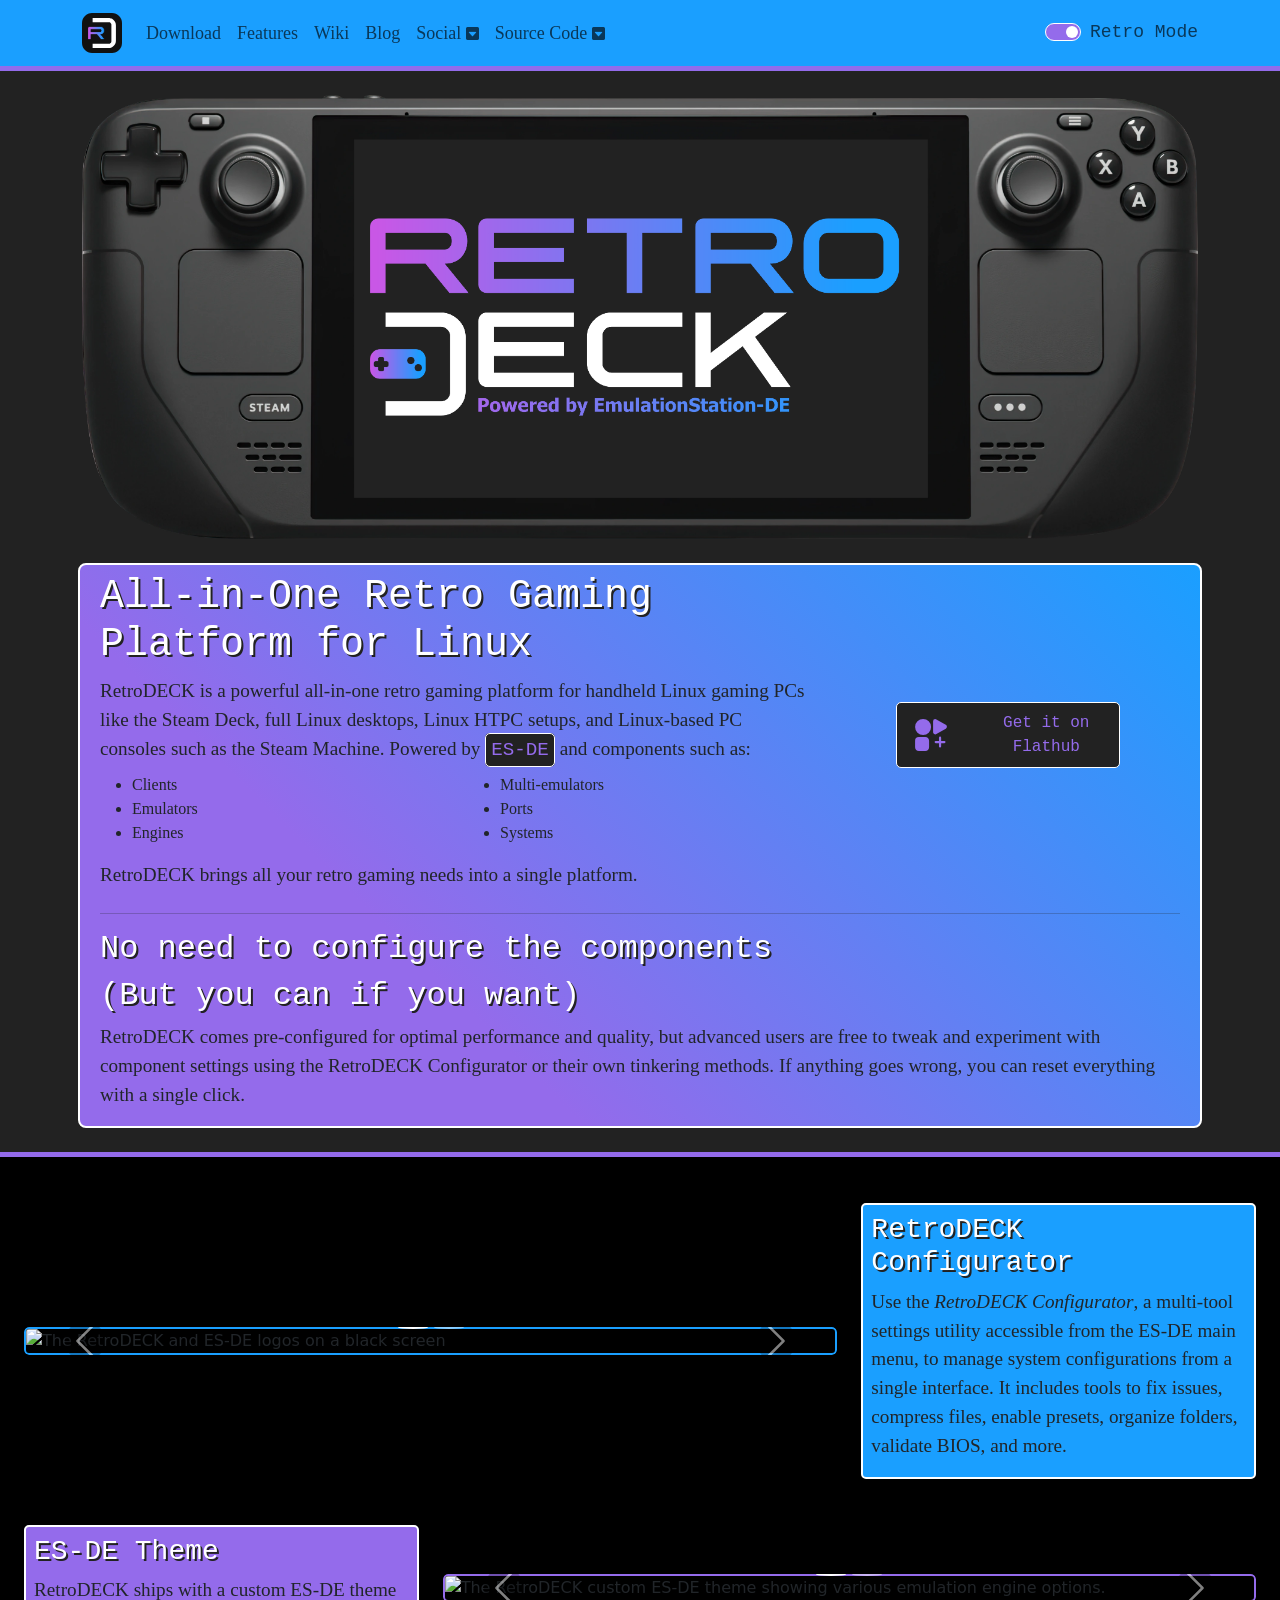
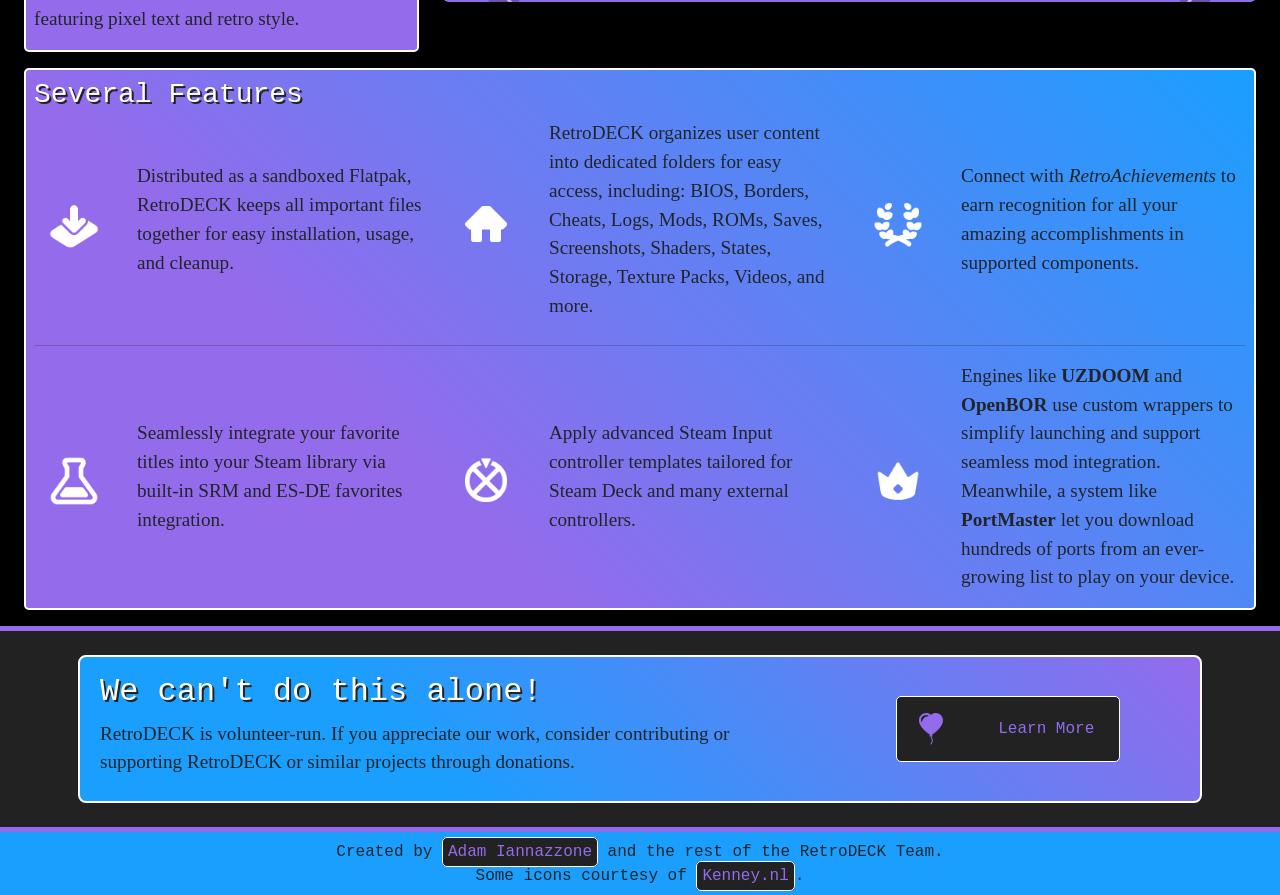
==== commit c6b2fc2a: "rm blog" ====
--- a/index.html
+++ b/index.html
@@ -602,13 +602,13 @@
                         href="https://kenney.nl/">Kenney.nl</a>.
                 </div>
             </div>
-            <div class="col">
+            <!-- <div class="col">
                 Thank you to <a target="_blank" rel="noopener noreferrer"
                         href="https://zulip.com/">Zuplip</a> for their support!
                 <svg height="1.5rem" xmlns="http://www.w3.org/2000/svg" viewBox="0 0 773.12 773.12"><linearGradient id="a" x1="0" y1="0" x2="0" y2="1"><stop offset="0" stop-color="#50adff"/><stop offset="1" stop-color="#7877fc"/></linearGradient><circle cx="386.56" cy="386.56" r="386.56" fill="url(#a)"/><path d="M566.66 527.25c0 33.03-24.23 60.05-53.84 60.05H260.29c-29.61 0-53.84-27.02-53.84-60.05 0-20.22 9.09-38.2 22.93-49.09l134.37-120c2.5-2.14 5.74 1.31 3.94 4.19l-49.29 98.69c-1.38 2.76.41 6.16 3.25 6.16h191.18c29.61 0 53.83 27.03 53.83 60.05zm0-281.39c0 20.22-9.09 38.2-22.93 49.09l-134.37 120c-2.5 2.14-5.74-1.31-3.94-4.19l49.29-98.69c1.38-2.76-.41-6.16-3.25-6.16H260.29c-29.61 0-53.84-27.02-53.84-60.05s24.23-60.05 53.84-60.05h252.54c29.61 0 53.83 27.02 53.83 60.05z" fill="#fff"/></svg>
                 
             </div>
-        </div>
+        </div> -->
     </footer>
     <!-- End Footer -->
 
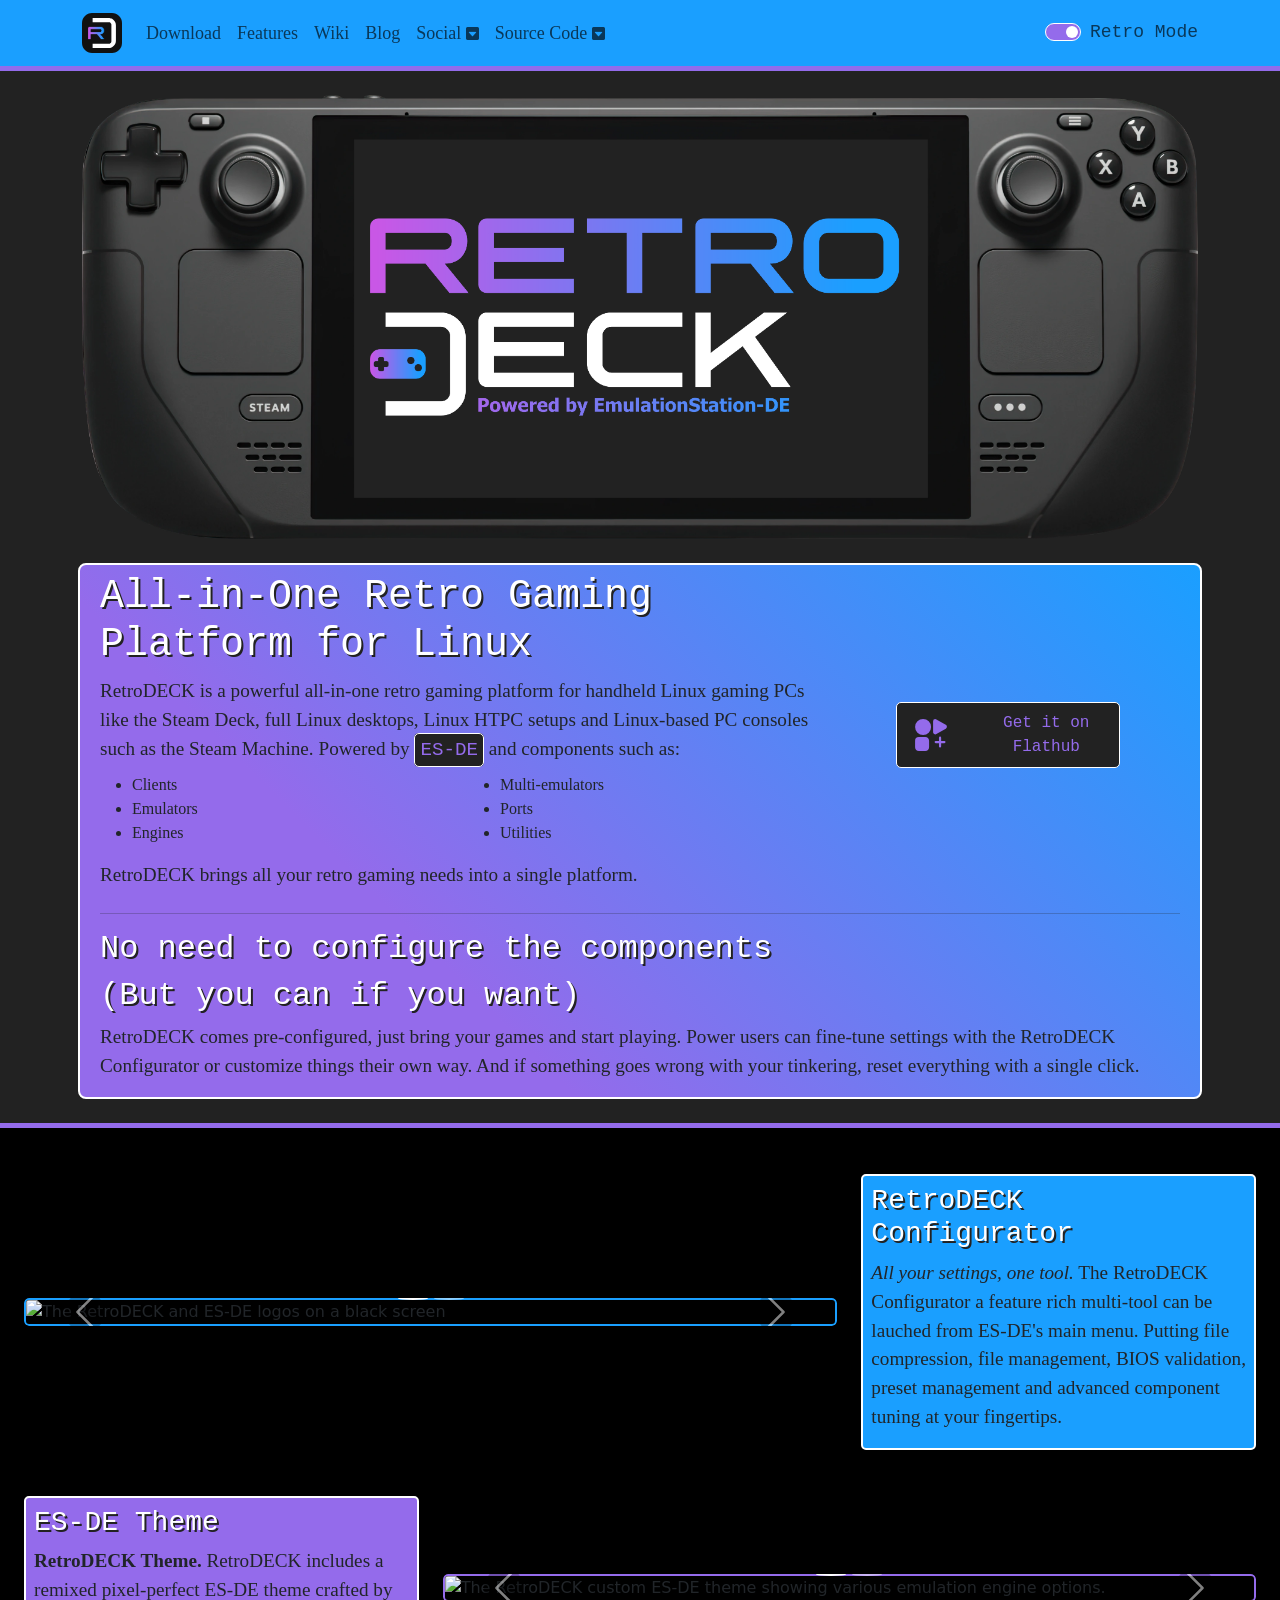
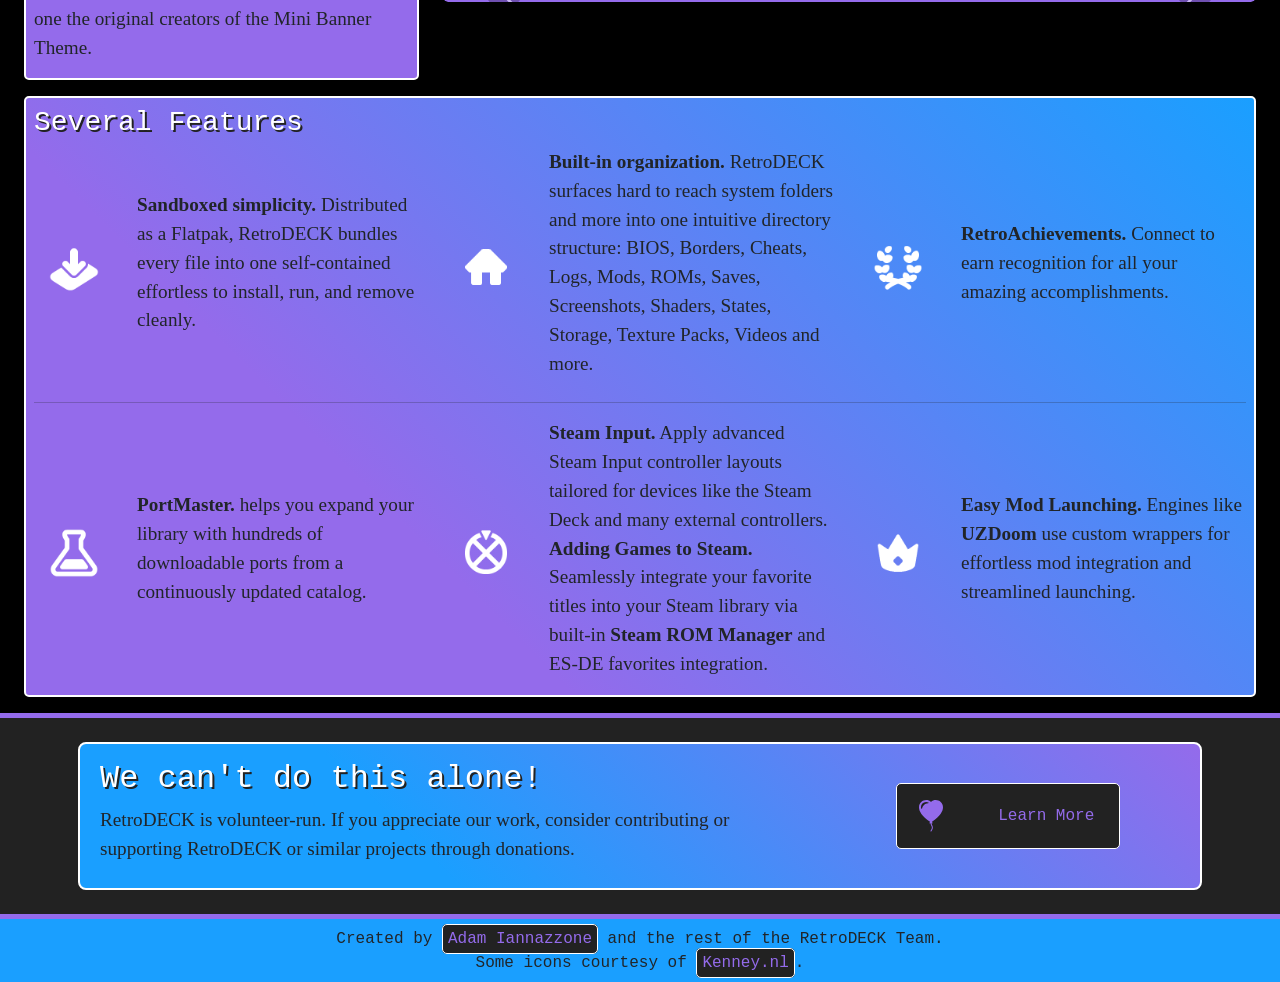
==== commit 754853c8: "spelling fixes" ====
--- a/index.html
+++ b/index.html
@@ -204,7 +204,7 @@
                             <h1 class="display-md-5 jumbo-header">All-in-One Retro Gaming Platform for Linux</h1>
                             <p class="fs-md-4">
                                 RetroDECK is a powerful all-in-one retro gaming platform for handheld Linux gaming PCs
-                                like the Steam Deck, full Linux desktops, Linux HTPC setups, and Linux-based PC consoles
+                                like the Steam Deck, full Linux desktops, Linux HTPC setups and Linux-based PC consoles
                                 such as the Steam Machine. Powered by <a href="https://es-de.org/" target="_blank"
                                     rel="noopener noreferrer">ES-DE</a> and components such as:
                             </p>
@@ -220,7 +220,7 @@
                                     <ul>
                                         <li>Multi-emulators</li>
                                         <li>Ports</li>
-                                        <li>Systems</li>
+                                        <li>Utilities</li>
                                     </ul>
                                 </div>
                             </div>
@@ -272,9 +272,9 @@
                     </div>
 
                     <p class="fs-md-4">
-                        RetroDECK comes pre-configured for optimal performance and quality, but advanced users are free
-                        to tweak and experiment with component settings using the RetroDECK Configurator or their own
-                        tinkering methods. If anything goes wrong, you can reset everything with a single click.
+                        RetroDECK comes pre-configured, just bring your games and start playing. 
+                        Power users can fine-tune settings with the RetroDECK Configurator or customize things their own way. 
+                        And if something goes wrong with your tinkering, reset everything with a single click.
                     </p>
                 </div>
 
@@ -370,11 +370,9 @@
                 <div class="col-12 col-lg-4">
                     <div class="feature-card p-2 mt-2 mt-lg-0">
                         <h3>RetroDECK Configurator</h3>
-                        <p>Use the <em>RetroDECK Configurator</em>, a multi-tool settings
-                            utility accessible from the ES-DE main menu, to manage system configurations
-                            from a single interface.
-                            It includes tools to fix issues, compress files, enable presets, organize
-                            folders, validate BIOS, and more.</p>
+                        <p><em>All your settings, one tool.</em> The RetroDECK Configurator a feature rich multi-tool 
+                            can be lauched from ES-DE's main menu. Putting file compression, file management, BIOS validation, preset management 
+                            and advanced component tuning at your fingertips.</p>
                     </div>
                 </div>
             </div>
@@ -416,7 +414,7 @@
                     <div class="feature-card p-2 mt-2 mt-lg-0">
                         <h3>ES-DE Theme</h3>
                         <p>
-                            RetroDECK ships with a custom ES-DE theme featuring pixel text and retro style.
+                           <strong>RetroDECK Theme.</strong> RetroDECK includes a remixed pixel-perfect ES-DE theme crafted by one the original creators of the Mini Banner Theme.
                         </p>
                     </div>
                 </div>
@@ -438,9 +436,9 @@
                                         <img class="img-fluid" src="assets/feature-icons/card_place.png">
                                     </div>
                                     <div class="col-9">
-                                        <p>Distributed as a sandboxed Flatpak, RetroDECK keeps all
-                                            important files together for easy installation, usage, and
-                                            cleanup.
+                                        <p> <strong>Sandboxed simplicity.</strong> Distributed as a Flatpak, 
+                                            RetroDECK bundles every file into one 
+                                            self-contained effortless to install, run, and remove cleanly.
                                         <p>
                                     </div>
                                 </div>
@@ -453,8 +451,7 @@
                                     </div>
                                     <div class="col-9">
                                         <p>
-                                            RetroDECK organizes user content into dedicated folders for easy access,
-                                            including:
+                                            <strong>Built-in organization.</strong> RetroDECK surfaces hard to reach system folders and more into one intuitive directory structure:
                                             BIOS,
                                             Borders,
                                             Cheats,
@@ -467,7 +464,8 @@
                                             States,
                                             Storage,
                                             Texture Packs,
-                                            Videos, and more.
+                                            Videos
+                                            and more.
                                         </p>
                                     </div>
                                 </div>
@@ -479,8 +477,9 @@
                                         <img class="img-fluid" src="assets/feature-icons/award.png">
                                     </div>
                                     <div class="col-9">
-                                        <p> Connect with <em>RetroAchievements</em> to earn recognition for all
-                                            your amazing accomplishments in supported components.</p>
+                                        <p><strong>RetroAchievements.</strong> Connect to earn recognition for all
+                                            your amazing accomplishments.</p>
+
                                     </div>
                                 </div>
                             </div>
@@ -495,8 +494,8 @@
                                         <img class="img-fluid" src="assets/feature-icons/flask_half.png">
                                     </div>
                                     <div class="col-9">
-                                        <p>Seamlessly integrate your favorite titles into your Steam library
-                                            via built-in SRM and ES-DE favorites integration.</p>
+                                        <p><strong>PortMaster.</strong> helps you expand your library with hundreds 
+                                            of downloadable ports from a continuously updated catalog.</p>
                                     </div>
                                 </div>
                             </div>
@@ -507,8 +506,10 @@
                                         <img class="img-fluid" src="assets/feature-icons/spinner.png">
                                     </div>
                                     <div class="col-9">
-                                        <p>Apply advanced Steam Input controller templates tailored for
-                                            Steam Deck and many external controllers.
+                                        <p><strong>Steam Input.</strong> Apply advanced Steam Input controller layouts tailored for
+                                            devices like the Steam Deck and many external controllers.
+                                            <strong>Adding Games to Steam.</strong> Seamlessly integrate your favorite titles into your Steam library
+                                            via built-in <strong>Steam ROM Manager</strong> and ES-DE favorites integration.
                                         <p>
                                     </div>
                                 </div>
@@ -521,10 +522,8 @@
                                     </div>
                                     <div class="col-9">
                                         <p>
-                                            Engines like <strong>UZDOOM</strong> and <strong>OpenBOR</strong> use
-                                            custom wrappers to simplify launching and support seamless mod integration.
-                                            Meanwhile, a system like <strong>PortMaster</strong> let you download
-                                            hundreds of ports from an ever-growing list to play on your device.
+                                           <strong>Easy Mod Launching.</strong>  Engines like <strong>UZDoom</strong> use custom wrappers 
+                                           for effortless mod integration and streamlined launching.
                                         </p>
 
                                     </div>
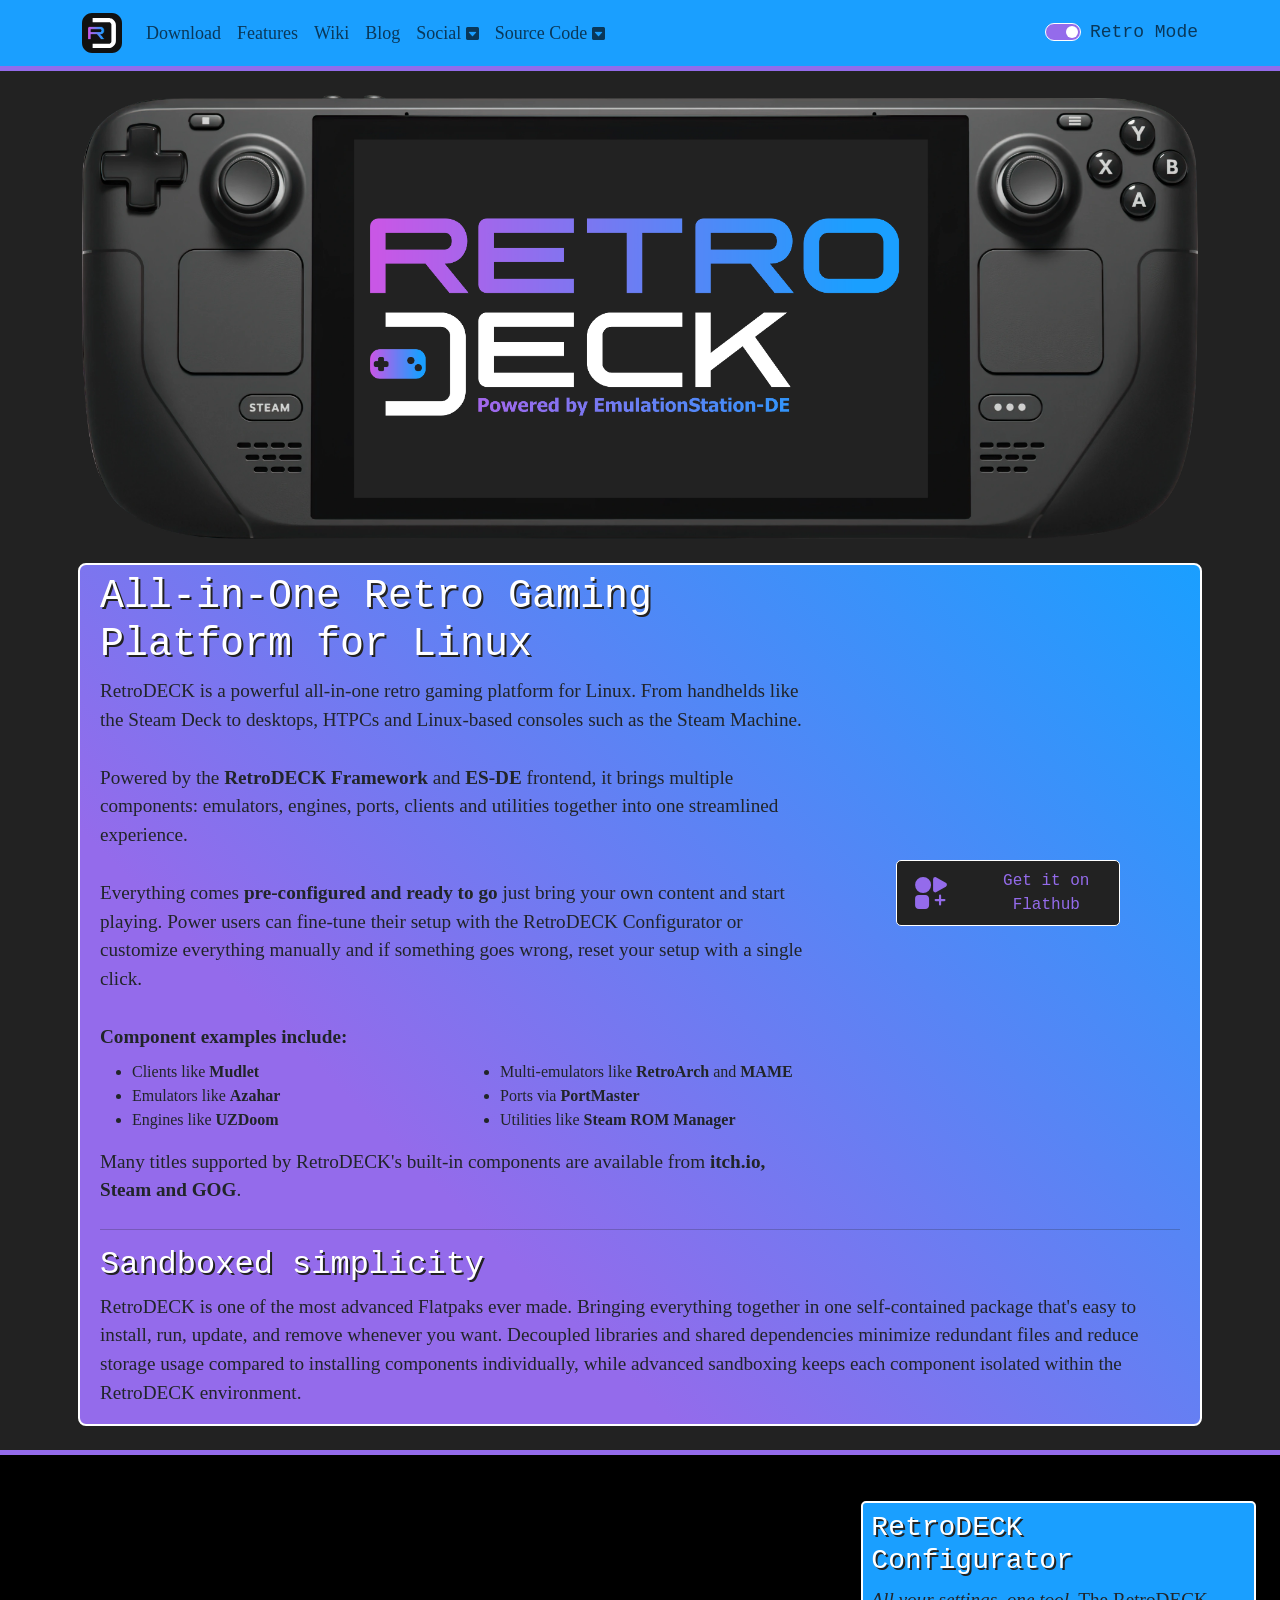
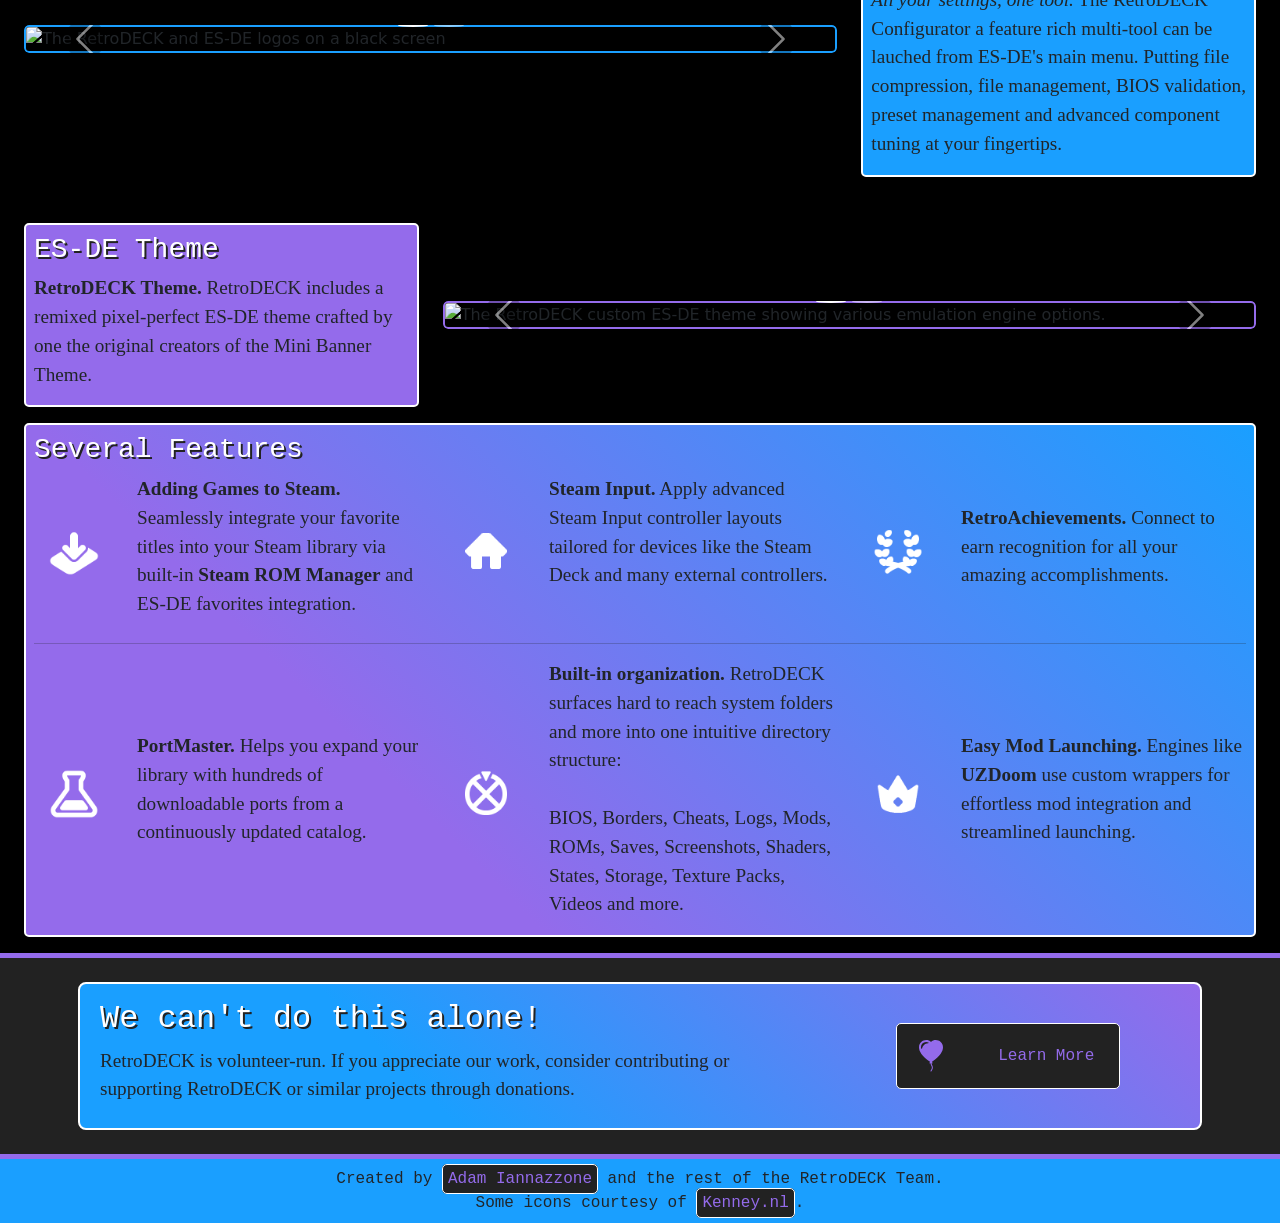
==== commit a5c2a7d9: "spelling fixes" ====
--- a/index.html
+++ b/index.html
@@ -203,29 +203,35 @@
                         <div class="col-md-8">
                             <h1 class="display-md-5 jumbo-header">All-in-One Retro Gaming Platform for Linux</h1>
                             <p class="fs-md-4">
-                                RetroDECK is a powerful all-in-one retro gaming platform for handheld Linux gaming PCs
-                                like the Steam Deck, full Linux desktops, Linux HTPC setups and Linux-based PC consoles
-                                such as the Steam Machine. Powered by <a href="https://es-de.org/" target="_blank"
-                                    rel="noopener noreferrer">ES-DE</a> and components such as:
+                                RetroDECK is a powerful all-in-one retro gaming platform for Linux. From handhelds like the Steam Deck to desktops, HTPCs and Linux-based consoles such as the Steam Machine.<br><br>
+
+                                Powered by the <strong>RetroDECK Framework</strong> and <strong>ES-DE</strong> frontend, it brings multiple components: emulators, engines, ports, clients and utilities together into one streamlined experience.<br><br>
+
+                                Everything comes <strong>pre-configured and ready to go</strong> just bring your own content and start playing. Power users can fine-tune their setup with the RetroDECK Configurator or customize everything manually 
+                                and if something goes wrong, reset your setup with a single click. <br><br>
+
+                                <strong>Component examples include:</strong>
                             </p>
                             <div class="row">
                                 <div class="col">
                                     <ul>
-                                        <li>Clients</li>
-                                        <li>Emulators</li>
-                                        <li>Engines</li>
+                                        <li>Clients like <strong>Mudlet</strong></li>
+                                        <li>Emulators like <strong>Azahar</strong></li>
+                                        <li>Engines like <strong>UZDoom</strong></li>
                                     </ul>
                                 </div>
                                 <div class="col">
                                     <ul>
-                                        <li>Multi-emulators</li>
-                                        <li>Ports</li>
-                                        <li>Utilities</li>
+                                        <li>Multi-emulators like <strong>RetroArch</strong> and <strong>MAME</strong></li>
+                                        <li>Ports via <strong>PortMaster</strong></li>
+                                        <li>Utilities like <strong>Steam ROM Manager</strong></li>
                                     </ul>
                                 </div>
                             </div>
                             <p class="fs-md-4">
-                                RetroDECK brings all your retro gaming needs into a single platform.
+
+                                Many titles supported by RetroDECK's built-in components are available from <strong>itch.io, Steam and GOG</strong>.
+                              
                             </p>
 
                         </div>
@@ -266,15 +272,12 @@
                     <!-- Second Section -->
                     <div class="row align-items-center">
                         <div class="col">
-                            <h2 class="display-md-5 jumbo-header">No need to configure the components</h2>
-                            <h2 class="display-md-5 jumbo-header">(But you can if you want)</h2>
-                        </div>
-                    </div>
-
+                            <h2 class="display-md-5 jumbo-header">Sandboxed simplicity</h2>
+                        </div>
+                    </div>
                     <p class="fs-md-4">
-                        RetroDECK comes pre-configured, just bring your games and start playing. 
-                        Power users can fine-tune settings with the RetroDECK Configurator or customize things their own way. 
-                        And if something goes wrong with your tinkering, reset everything with a single click.
+                            RetroDECK is one of the most advanced Flatpaks ever made. Bringing everything together in one self-contained package that's easy to install, run, update, and remove whenever you want. 
+                            Decoupled libraries and shared dependencies minimize redundant files and reduce storage usage compared to installing components individually, while advanced sandboxing keeps each component isolated within the RetroDECK environment.
                     </p>
                 </div>
 
@@ -283,54 +286,6 @@
             </div>
         </div>
         <!-- End Jumbotron -->
-
-        <!-- Latest Blog Entry -->
-       <!-- <div class="container px-2">
-            <div class="p-2 mb-4 bg-body-tertiary rounded-3 jumbotron gradient-1">
-                <div class="container-fluid align-items-center">
-                    <div class="row align-items-center">
-                        <h2 class="display-md-5 jumbo-header">Latest from the Blog</h2>
-                    </div>
-                    <div class="row align-items-center">
-                        <div class="col-md-8">
-                            <h4 class="mb-2" style="color: white;">January 2026: The Aftermath</h4>
-                            <p><small><em>January 27, 2026</em></small></p>
-                            <p>The RetroDECK team was excited to finally release our big rework! But with every big
-                                update, there is a big list of patches. Our team is hard at work issuing bug fixes, so
-                                be sure to update RetroDECK when you see one available.</p>
-                            <p>
-                                If you have feedback or bug reports, please let us know on Github or Discord!
-                            </p>
-                        </div>
-                        <div class="col-md-4 text-center">
-                            <a type="button" class="btn btn-dark align-center p-2" target="_blank"
-                                rel="noopener noreferrer"
-                                href="https://retrodeck.readthedocs.io/en/latest/blog/2026/01/27/january-2026-starts-with-a-bang/">
-                                Read More
-                            </a>
-                        </div>
-                    </div>
-                </div>
-            </div>
-        </div> -->
-
-
-        <!-- <div class="container px-2">
-            <div class="p-2 mb-4 bg-body-tertiary rounded-3 jumbotron gradient-1">
-                <div class="container-fluid align-items-center">
-                    
-                    <div class="row align-items-center">
-                        <h2 class="display-md-5 jumbo-header">Latest from the Blog</h2>
-                    </div>
-
-                    <div class="row align-items-center" id="latest-blog-container">
-                        <p class="text-center"><em>Loading latest blog entry...</em></p>
-                    </div>
-                </div>
-            </div>
-        </div> -->
-
-        <!-- End Latest Blog Entry -->
 
         <!-- Features -->
         <div class="container-fluid mb-4" id="features">
@@ -436,9 +391,10 @@
                                         <img class="img-fluid" src="assets/feature-icons/card_place.png">
                                     </div>
                                     <div class="col-9">
-                                        <p> <strong>Sandboxed simplicity.</strong> Distributed as a Flatpak, 
-                                            RetroDECK bundles every file into one 
-                                            self-contained effortless to install, run, and remove cleanly.
+                                        <p> 
+
+                                            <strong>Adding Games to Steam.</strong> Seamlessly integrate your favorite titles into your Steam library
+                                            via built-in <strong>Steam ROM Manager</strong> and ES-DE favorites integration.
                                         <p>
                                     </div>
                                 </div>
@@ -451,7 +407,50 @@
                                     </div>
                                     <div class="col-9">
                                         <p>
-                                            <strong>Built-in organization.</strong> RetroDECK surfaces hard to reach system folders and more into one intuitive directory structure:
+                                        <strong>Steam Input.</strong> Apply advanced Steam Input controller layouts tailored for
+                                        devices like the Steam Deck and many external controllers.<br><br>
+                                        </p>
+                                    </div>
+                                </div>
+                            </div>
+
+                            <div class="col-md-4">
+                                <div class="row py-0 align-items-center">
+                                    <div class="col-3 text-center">
+                                        <img class="img-fluid" src="assets/feature-icons/award.png">
+                                    </div>
+                                    <div class="col-9">
+                                        <p><strong>RetroAchievements.</strong> Connect to earn recognition for all
+                                            your amazing accomplishments.</p>
+
+                                    </div>
+                                </div>
+                            </div>
+                        </div>
+                        <!-- End Extra Features Row 1 -->
+                        <hr class="d-none d-md-block" />
+                        <!-- Extra Features Row 2 -->
+                        <div class="row py-0 align-items-center">
+                            <div class="col-md-4">
+                                <div class="row py-0 align-items-center">
+                                    <div class="col-3 text-center">
+                                        <img class="img-fluid" src="assets/feature-icons/flask_half.png">
+                                    </div>
+                                    <div class="col-9">
+                                        <p><strong>PortMaster.</strong> Helps you expand your library with hundreds 
+                                            of downloadable ports from a continuously updated catalog.</p>
+                                    </div>
+                                </div>
+                            </div>
+
+                            <div class="col-md-4">
+                                <div class="row py-0 align-items-center">
+                                    <div class="col-3 text-center">
+                                        <img class="img-fluid" src="assets/feature-icons/spinner.png">
+                                    </div>
+                                    <div class="col-9">
+                                        <p>
+                                           <strong>Built-in organization.</strong> RetroDECK surfaces hard to reach system folders and more into one intuitive directory structure:<br><br>
                                             BIOS,
                                             Borders,
                                             Cheats,
@@ -466,50 +465,7 @@
                                             Texture Packs,
                                             Videos
                                             and more.
-                                        </p>
-                                    </div>
-                                </div>
-                            </div>
-
-                            <div class="col-md-4">
-                                <div class="row py-0 align-items-center">
-                                    <div class="col-3 text-center">
-                                        <img class="img-fluid" src="assets/feature-icons/award.png">
-                                    </div>
-                                    <div class="col-9">
-                                        <p><strong>RetroAchievements.</strong> Connect to earn recognition for all
-                                            your amazing accomplishments.</p>
-
-                                    </div>
-                                </div>
-                            </div>
-                        </div>
-                        <!-- End Extra Features Row 1 -->
-                        <hr class="d-none d-md-block" />
-                        <!-- Extra Features Row 2 -->
-                        <div class="row py-0 align-items-center">
-                            <div class="col-md-4">
-                                <div class="row py-0 align-items-center">
-                                    <div class="col-3 text-center">
-                                        <img class="img-fluid" src="assets/feature-icons/flask_half.png">
-                                    </div>
-                                    <div class="col-9">
-                                        <p><strong>PortMaster.</strong> helps you expand your library with hundreds 
-                                            of downloadable ports from a continuously updated catalog.</p>
-                                    </div>
-                                </div>
-                            </div>
-
-                            <div class="col-md-4">
-                                <div class="row py-0 align-items-center">
-                                    <div class="col-3 text-center">
-                                        <img class="img-fluid" src="assets/feature-icons/spinner.png">
-                                    </div>
-                                    <div class="col-9">
-                                        <p><strong>Steam Input.</strong> Apply advanced Steam Input controller layouts tailored for
-                                            devices like the Steam Deck and many external controllers.
-                                            <strong>Adding Games to Steam.</strong> Seamlessly integrate your favorite titles into your Steam library
-                                            via built-in <strong>Steam ROM Manager</strong> and ES-DE favorites integration.
+
                                         <p>
                                     </div>
                                 </div>
@@ -522,7 +478,7 @@
                                     </div>
                                     <div class="col-9">
                                         <p>
-                                           <strong>Easy Mod Launching.</strong>  Engines like <strong>UZDoom</strong> use custom wrappers 
+                                           <strong>Easy Mod Launching.</strong> Engines like <strong>UZDoom</strong> use custom wrappers 
                                            for effortless mod integration and streamlined launching.
                                         </p>
 
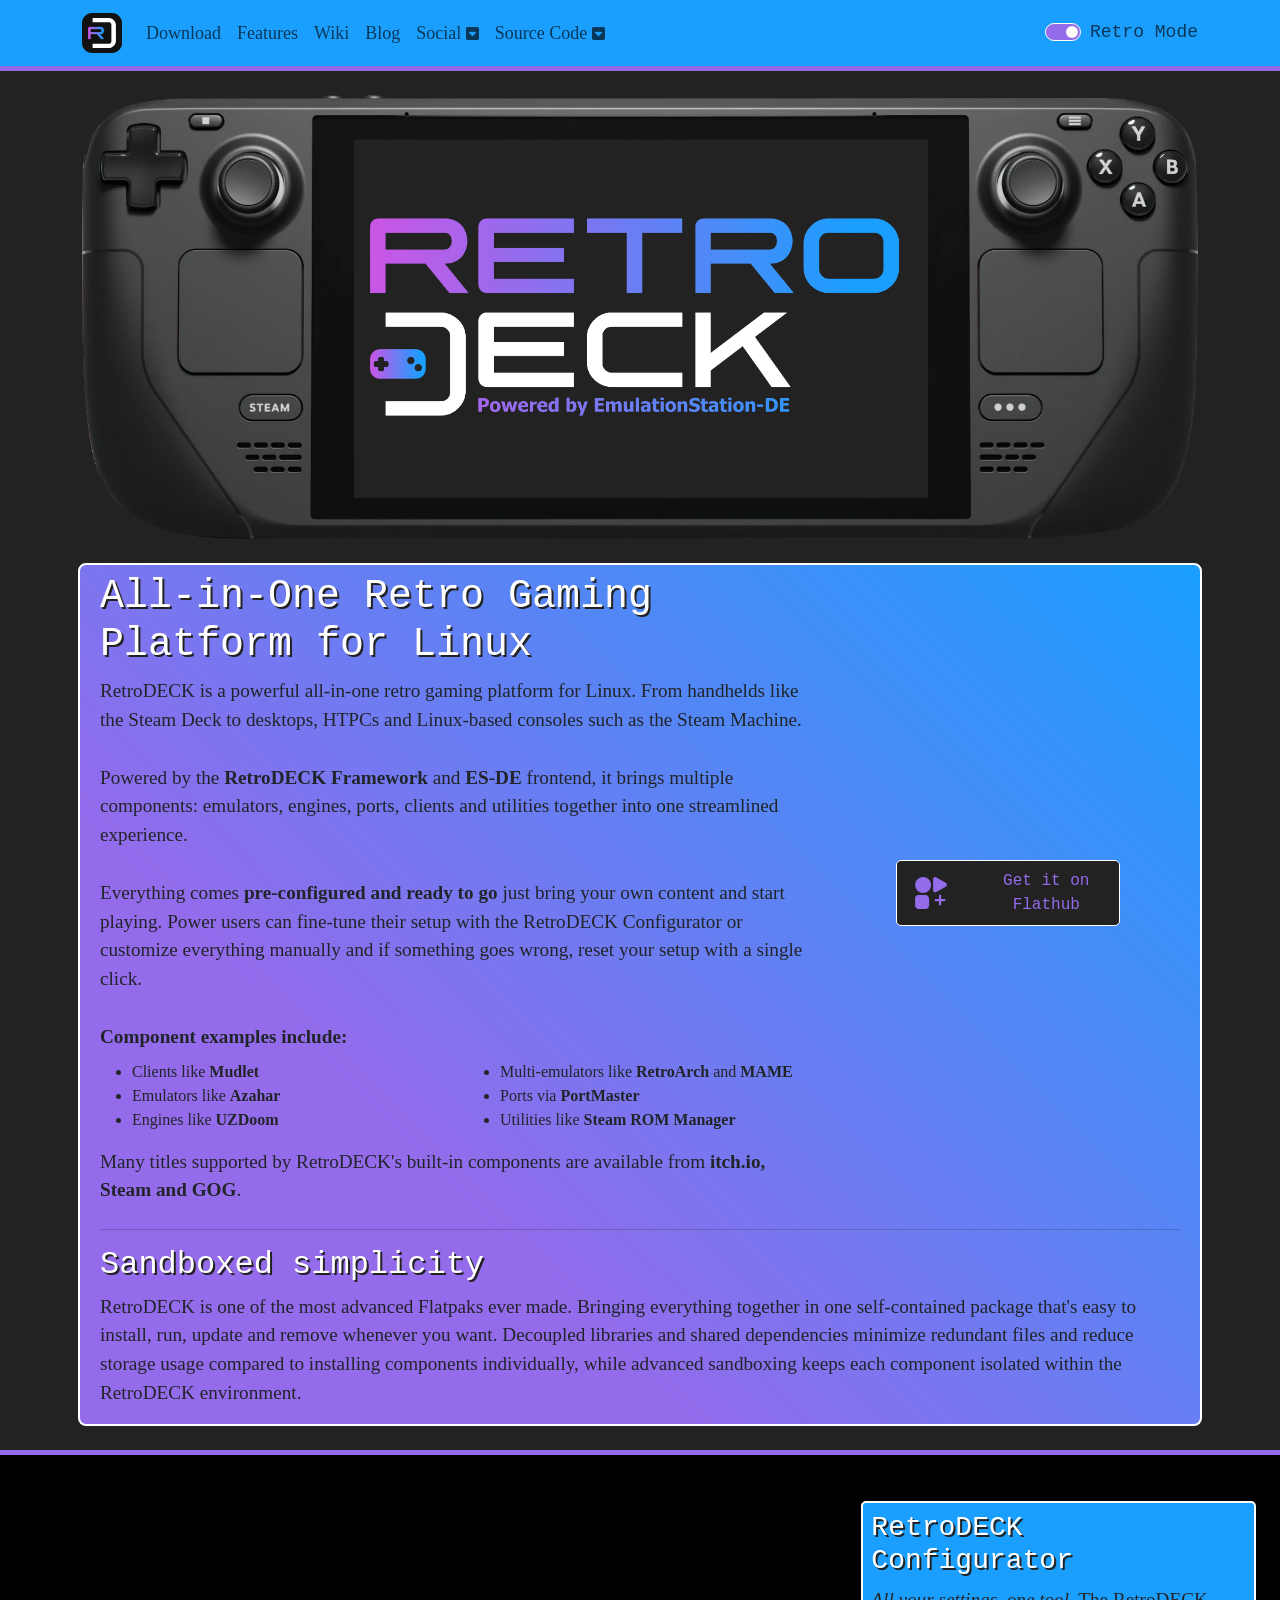
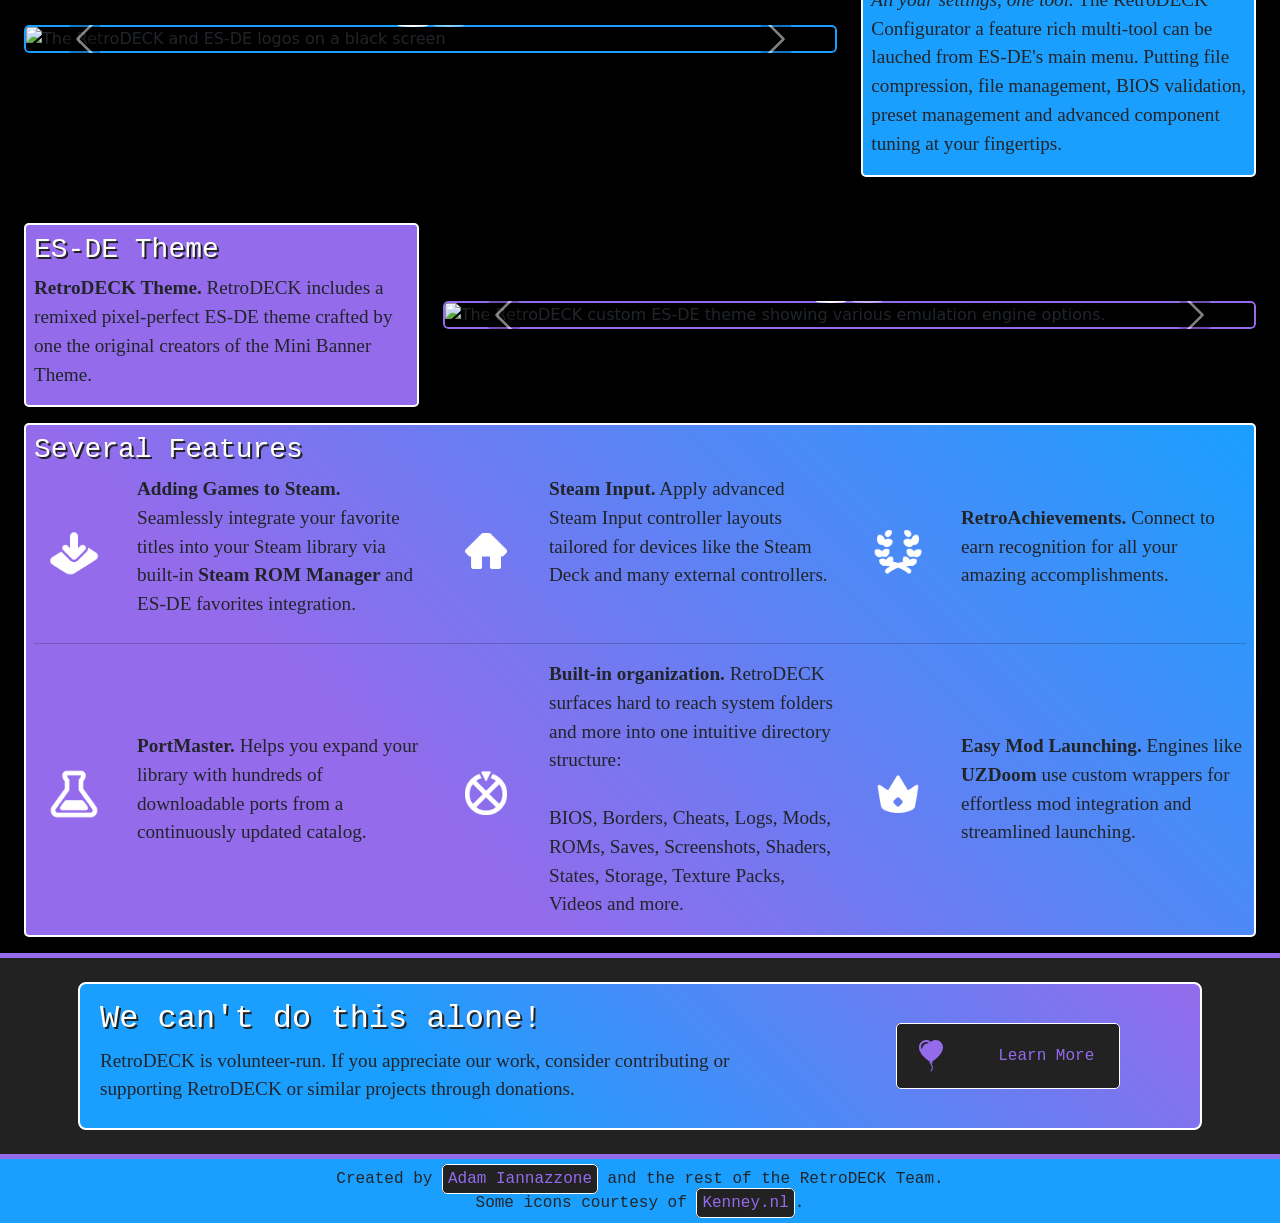
==== commit 241f495a: "spelling fixes" ====
--- a/index.html
+++ b/index.html
@@ -276,7 +276,7 @@
                         </div>
                     </div>
                     <p class="fs-md-4">
-                            RetroDECK is one of the most advanced Flatpaks ever made. Bringing everything together in one self-contained package that's easy to install, run, update, and remove whenever you want. 
+                            RetroDECK is one of the most advanced Flatpaks ever made. Bringing everything together in one self-contained package that's easy to install, run, update and remove whenever you want. 
                             Decoupled libraries and shared dependencies minimize redundant files and reduce storage usage compared to installing components individually, while advanced sandboxing keeps each component isolated within the RetroDECK environment.
                     </p>
                 </div>
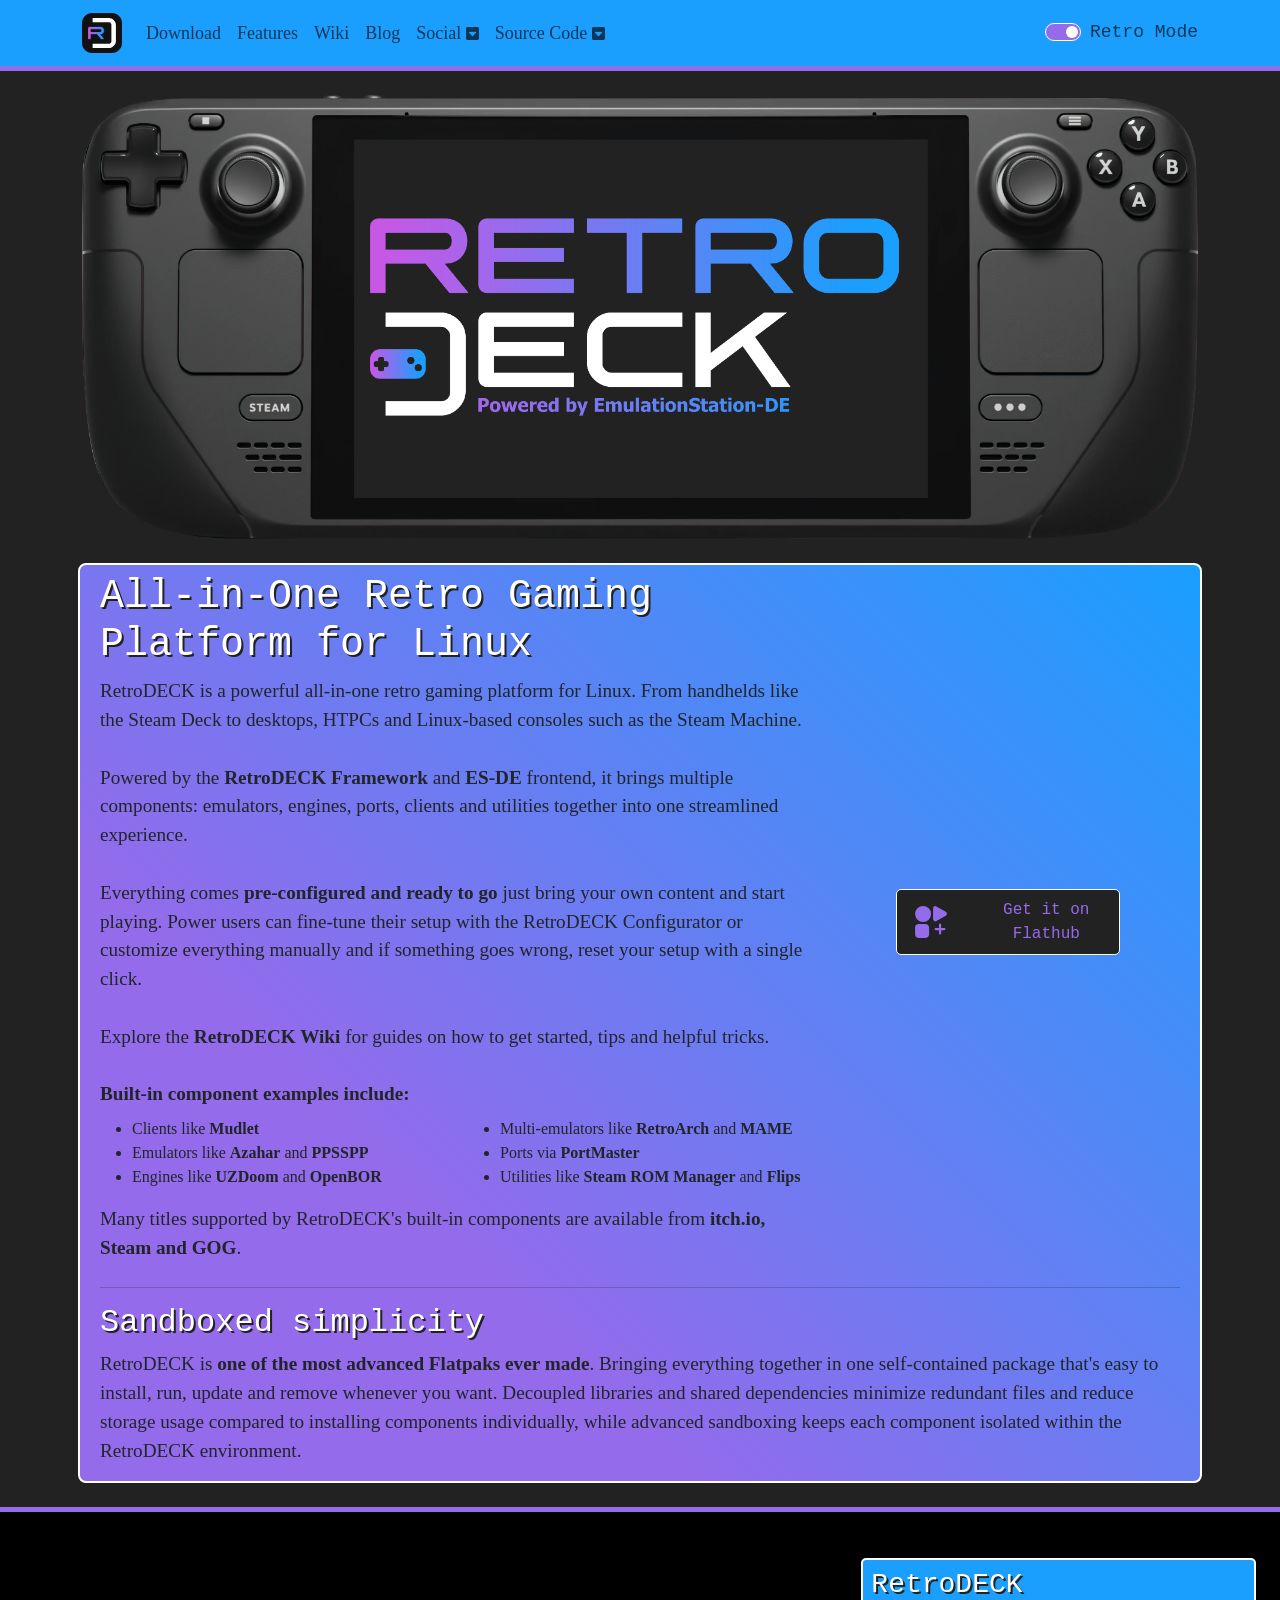
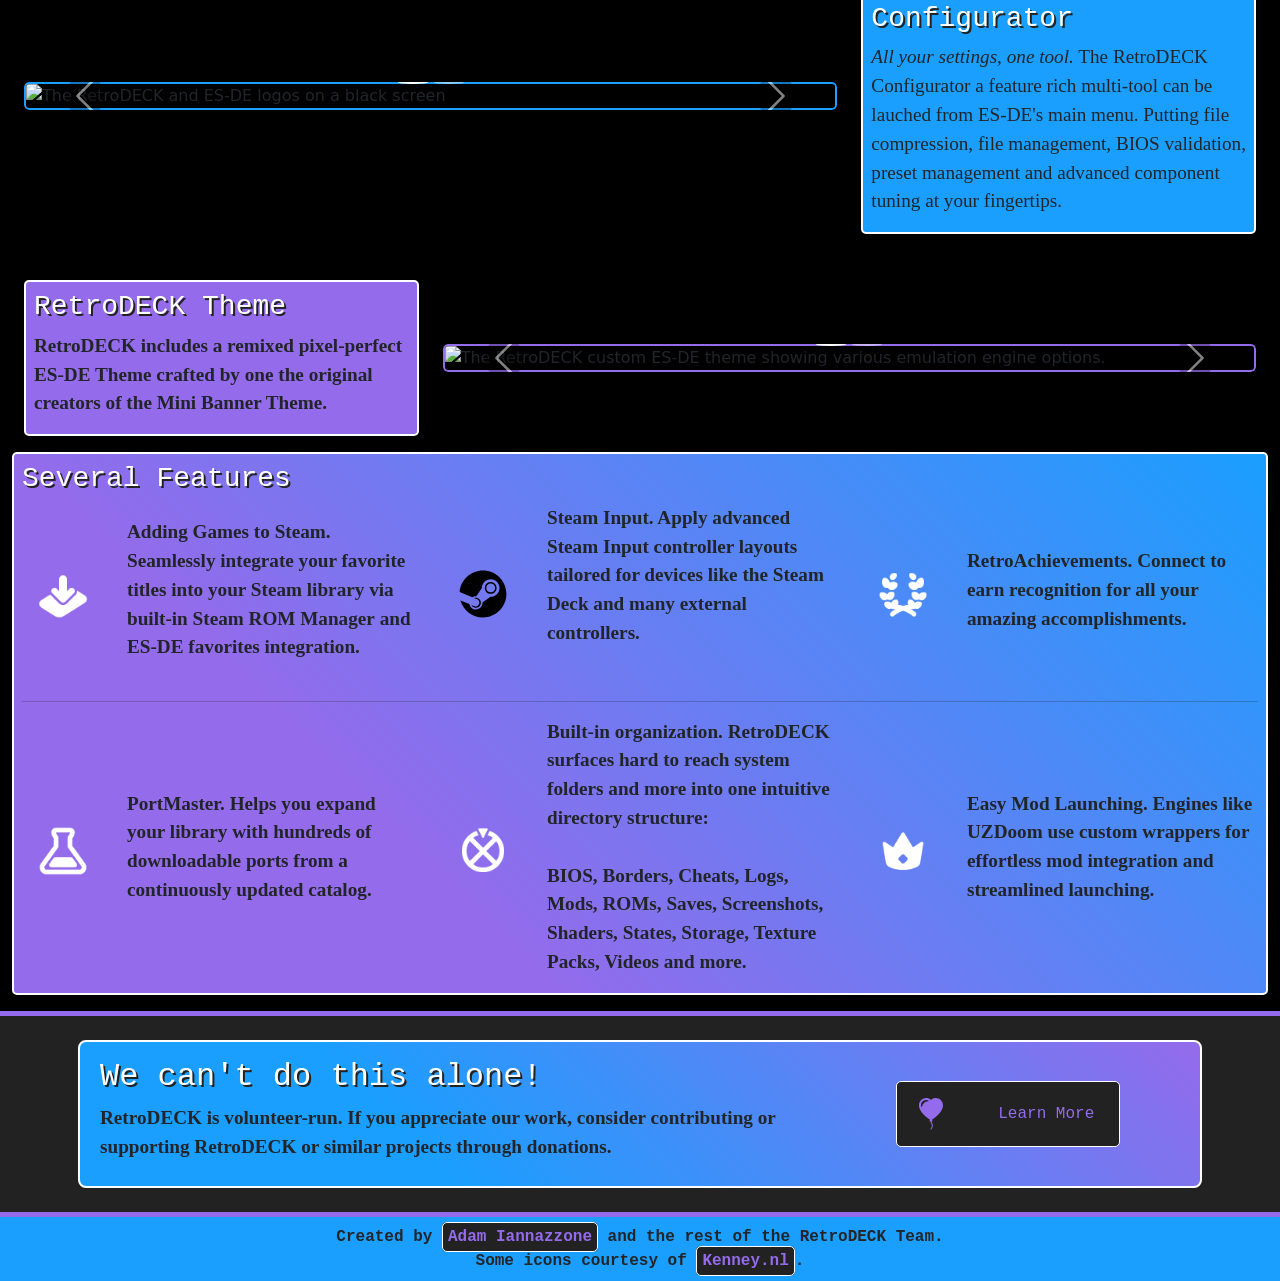
==== commit 70ae9d26: "icon" ====
--- a/index.html
+++ b/index.html
@@ -210,28 +210,28 @@
                                 Everything comes <strong>pre-configured and ready to go</strong> just bring your own content and start playing. Power users can fine-tune their setup with the RetroDECK Configurator or customize everything manually 
                                 and if something goes wrong, reset your setup with a single click. <br><br>
 
-                                <strong>Component examples include:</strong>
+                                Explore the <strong>RetroDECK Wiki</strong> for guides on how to get started, tips and helpful tricks. <br><br>
+
+                                <strong>Built-in component examples include:</strong>
                             </p>
                             <div class="row">
                                 <div class="col">
                                     <ul>
                                         <li>Clients like <strong>Mudlet</strong></li>
-                                        <li>Emulators like <strong>Azahar</strong></li>
-                                        <li>Engines like <strong>UZDoom</strong></li>
+                                        <li>Emulators like <strong>Azahar</strong> and <strong>PPSSPP</strong></li>
+                                        <li>Engines like <strong>UZDoom</strong> and <strong>OpenBOR</strong></li>
                                     </ul>
                                 </div>
                                 <div class="col">
                                     <ul>
                                         <li>Multi-emulators like <strong>RetroArch</strong> and <strong>MAME</strong></li>
                                         <li>Ports via <strong>PortMaster</strong></li>
-                                        <li>Utilities like <strong>Steam ROM Manager</strong></li>
+                                        <li>Utilities like <strong>Steam ROM Manager</strong> and <strong>Flips</strong></li>
                                     </ul>
                                 </div>
                             </div>
                             <p class="fs-md-4">
-
                                 Many titles supported by RetroDECK's built-in components are available from <strong>itch.io, Steam and GOG</strong>.
-                              
                             </p>
 
                         </div>
@@ -276,7 +276,7 @@
                         </div>
                     </div>
                     <p class="fs-md-4">
-                            RetroDECK is one of the most advanced Flatpaks ever made. Bringing everything together in one self-contained package that's easy to install, run, update and remove whenever you want. 
+                            RetroDECK is <strong>one of the most advanced Flatpaks ever made</strong>. Bringing everything together in one self-contained package that's easy to install, run, update and remove whenever you want. 
                             Decoupled libraries and shared dependencies minimize redundant files and reduce storage usage compared to installing components individually, while advanced sandboxing keeps each component isolated within the RetroDECK environment.
                     </p>
                 </div>
@@ -367,9 +367,9 @@
 
                 <div class="col-12 col-lg-4 order-lg-1">
                     <div class="feature-card p-2 mt-2 mt-lg-0">
-                        <h3>ES-DE Theme</h3>
+                        <h3>RetroDECK Theme</h3>
                         <p>
-                           <strong>RetroDECK Theme.</strong> RetroDECK includes a remixed pixel-perfect ES-DE theme crafted by one the original creators of the Mini Banner Theme.
+                           <strong>RetroDECK includes a remixed pixel-perfect ES-DE Theme crafted by one the original creators of the Mini Banner Theme.
                         </p>
                     </div>
                 </div>
@@ -403,7 +403,7 @@
                             <div class="col-md-4">
                                 <div class="row py-0 align-items-center">
                                     <div class="col-3 text-center">
-                                        <img class="img-fluid" src="assets/feature-icons/structure_house.png">
+                                        <img class="img-fluid" src="assets/feature-icons/steam.svg">
                                     </div>
                                     <div class="col-9">
                                         <p>
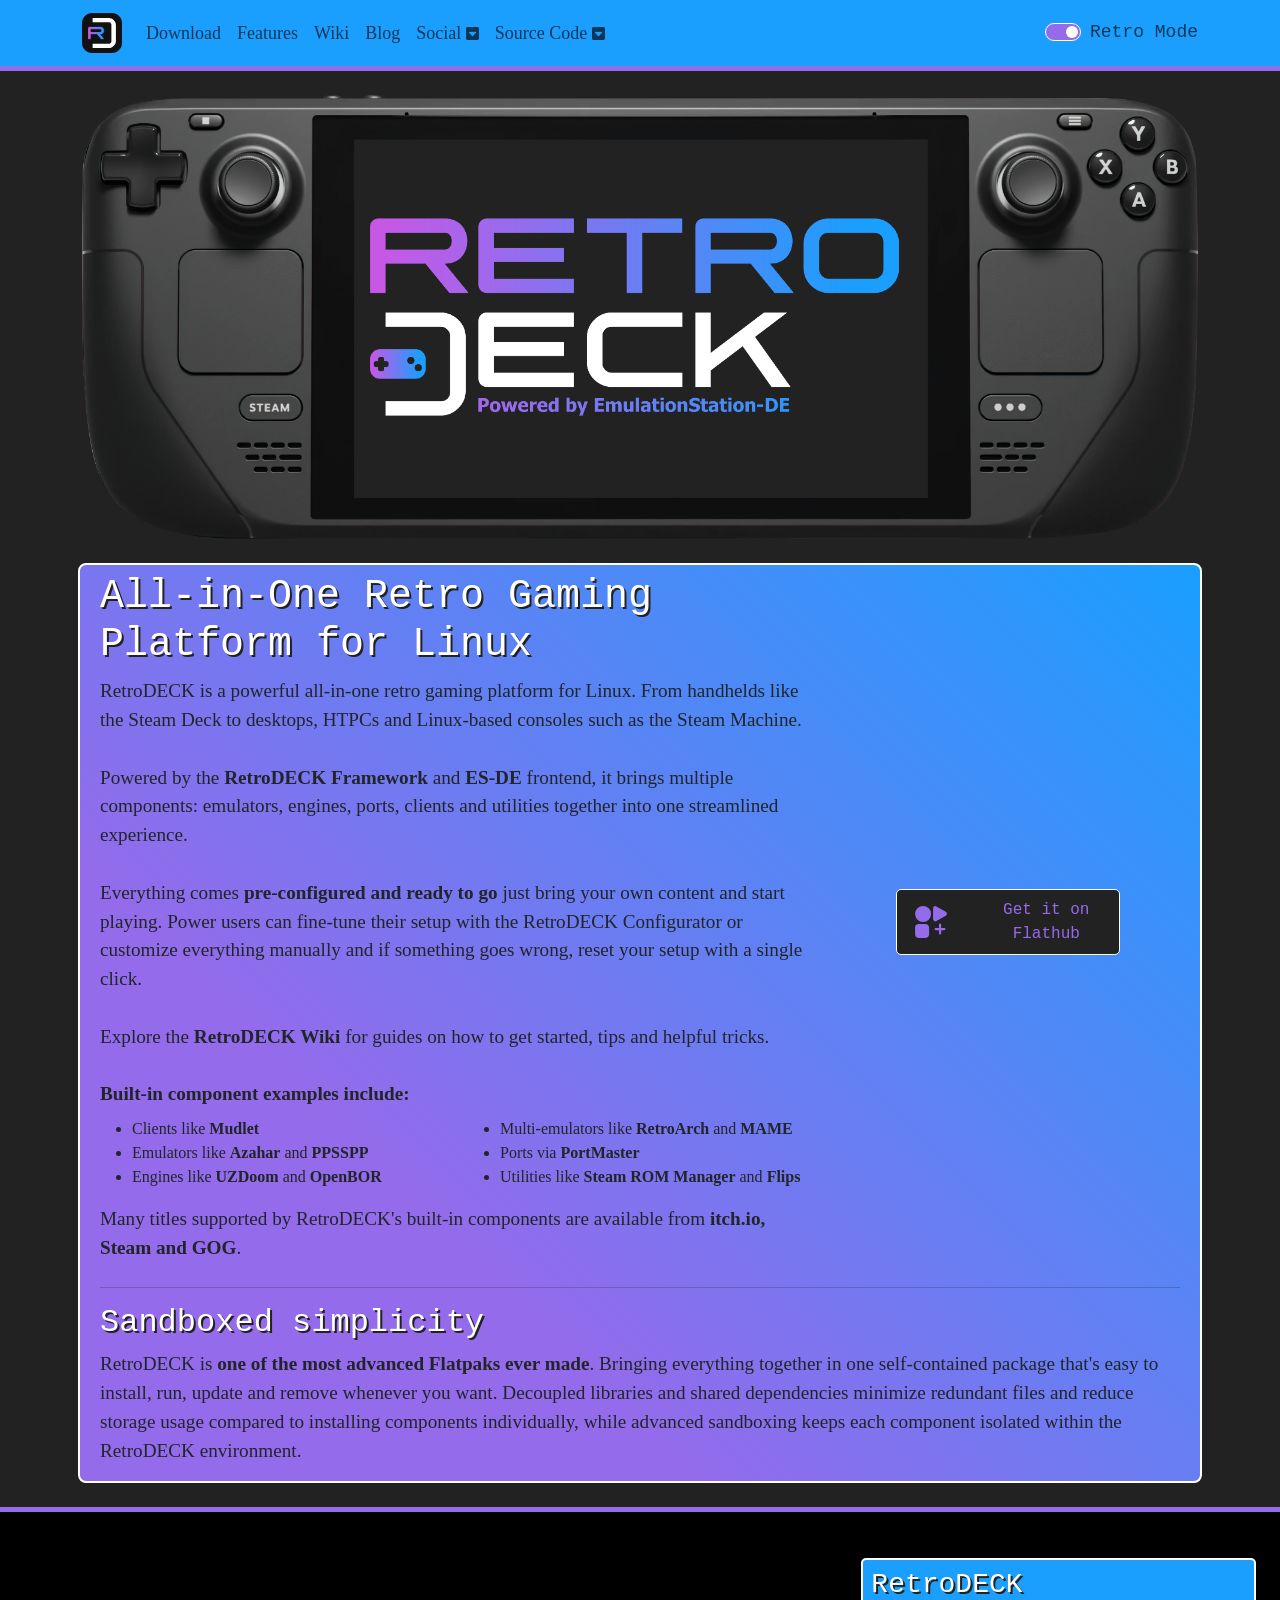
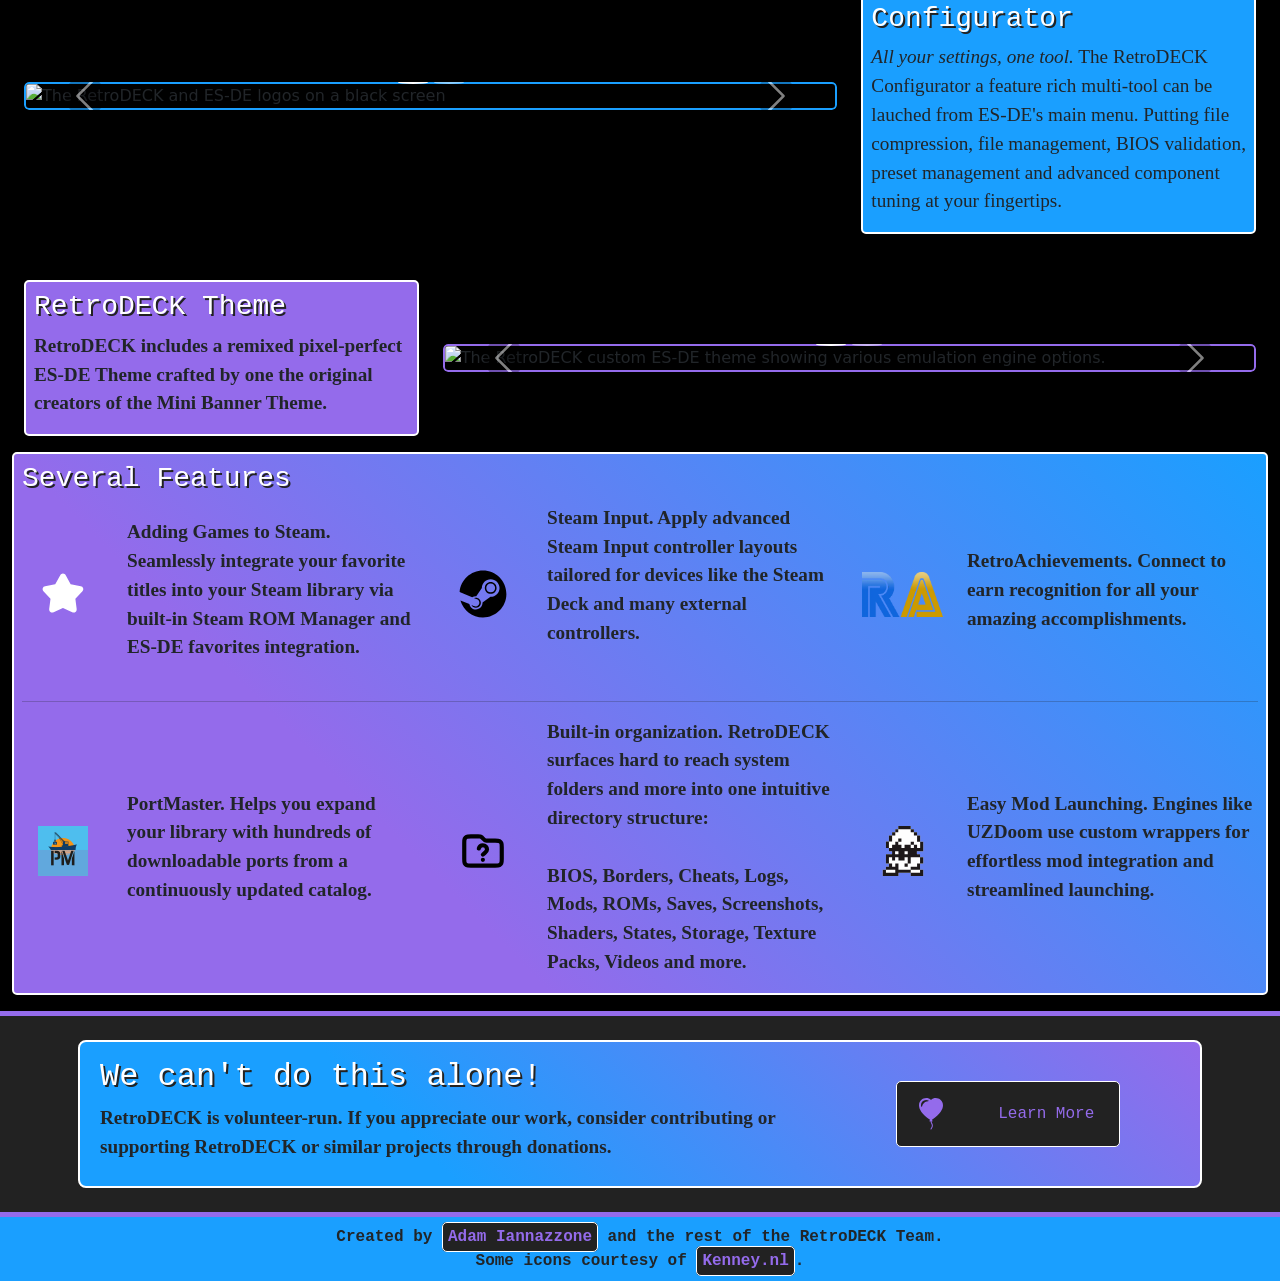
==== commit dae818e1: "icon" ====
--- a/index.html
+++ b/index.html
@@ -388,7 +388,7 @@
                             <div class="col-md-4">
                                 <div class="row py-0 align-items-center">
                                     <div class="col-3 text-center">
-                                        <img class="img-fluid" src="assets/feature-icons/card_place.png">
+                                        <img class="img-fluid" src="assets/feature-icons/star.svg">
                                     </div>
                                     <div class="col-9">
                                         <p> 
@@ -417,12 +417,10 @@
                             <div class="col-md-4">
                                 <div class="row py-0 align-items-center">
                                     <div class="col-3 text-center">
-                                        <img class="img-fluid" src="assets/feature-icons/award.png">
+                                        <img class="img-fluid" src="assets/feature-icons/ra-icon.webp">
                                     </div>
                                     <div class="col-9">
-                                        <p><strong>RetroAchievements.</strong> Connect to earn recognition for all
-                                            your amazing accomplishments.</p>
-
+                                        <p><strong>RetroAchievements.</strong> Connect to earn recognition for all your amazing accomplishments.</p>
                                     </div>
                                 </div>
                             </div>
@@ -434,7 +432,7 @@
                             <div class="col-md-4">
                                 <div class="row py-0 align-items-center">
                                     <div class="col-3 text-center">
-                                        <img class="img-fluid" src="assets/feature-icons/flask_half.png">
+                                        <img class="img-fluid" src="assets/feature-icons/portmaster-logo.png">
                                     </div>
                                     <div class="col-9">
                                         <p><strong>PortMaster.</strong> Helps you expand your library with hundreds 
@@ -446,7 +444,7 @@
                             <div class="col-md-4">
                                 <div class="row py-0 align-items-center">
                                     <div class="col-3 text-center">
-                                        <img class="img-fluid" src="assets/feature-icons/spinner.png">
+                                        <img class="img-fluid" src="assets/feature-icons/folder-question.svg">
                                     </div>
                                     <div class="col-9">
                                         <p>
@@ -474,7 +472,7 @@
                             <div class="col-md-4">
                                 <div class="row py-0 align-items-center">
                                     <div class="col-3 text-center">
-                                        <img class="img-fluid" src="assets/feature-icons/crown_a.png">
+                                        <img class="img-fluid" src="assets/feature-icons/monster-8bit-pet-13.svg">
                                     </div>
                                     <div class="col-9">
                                         <p>
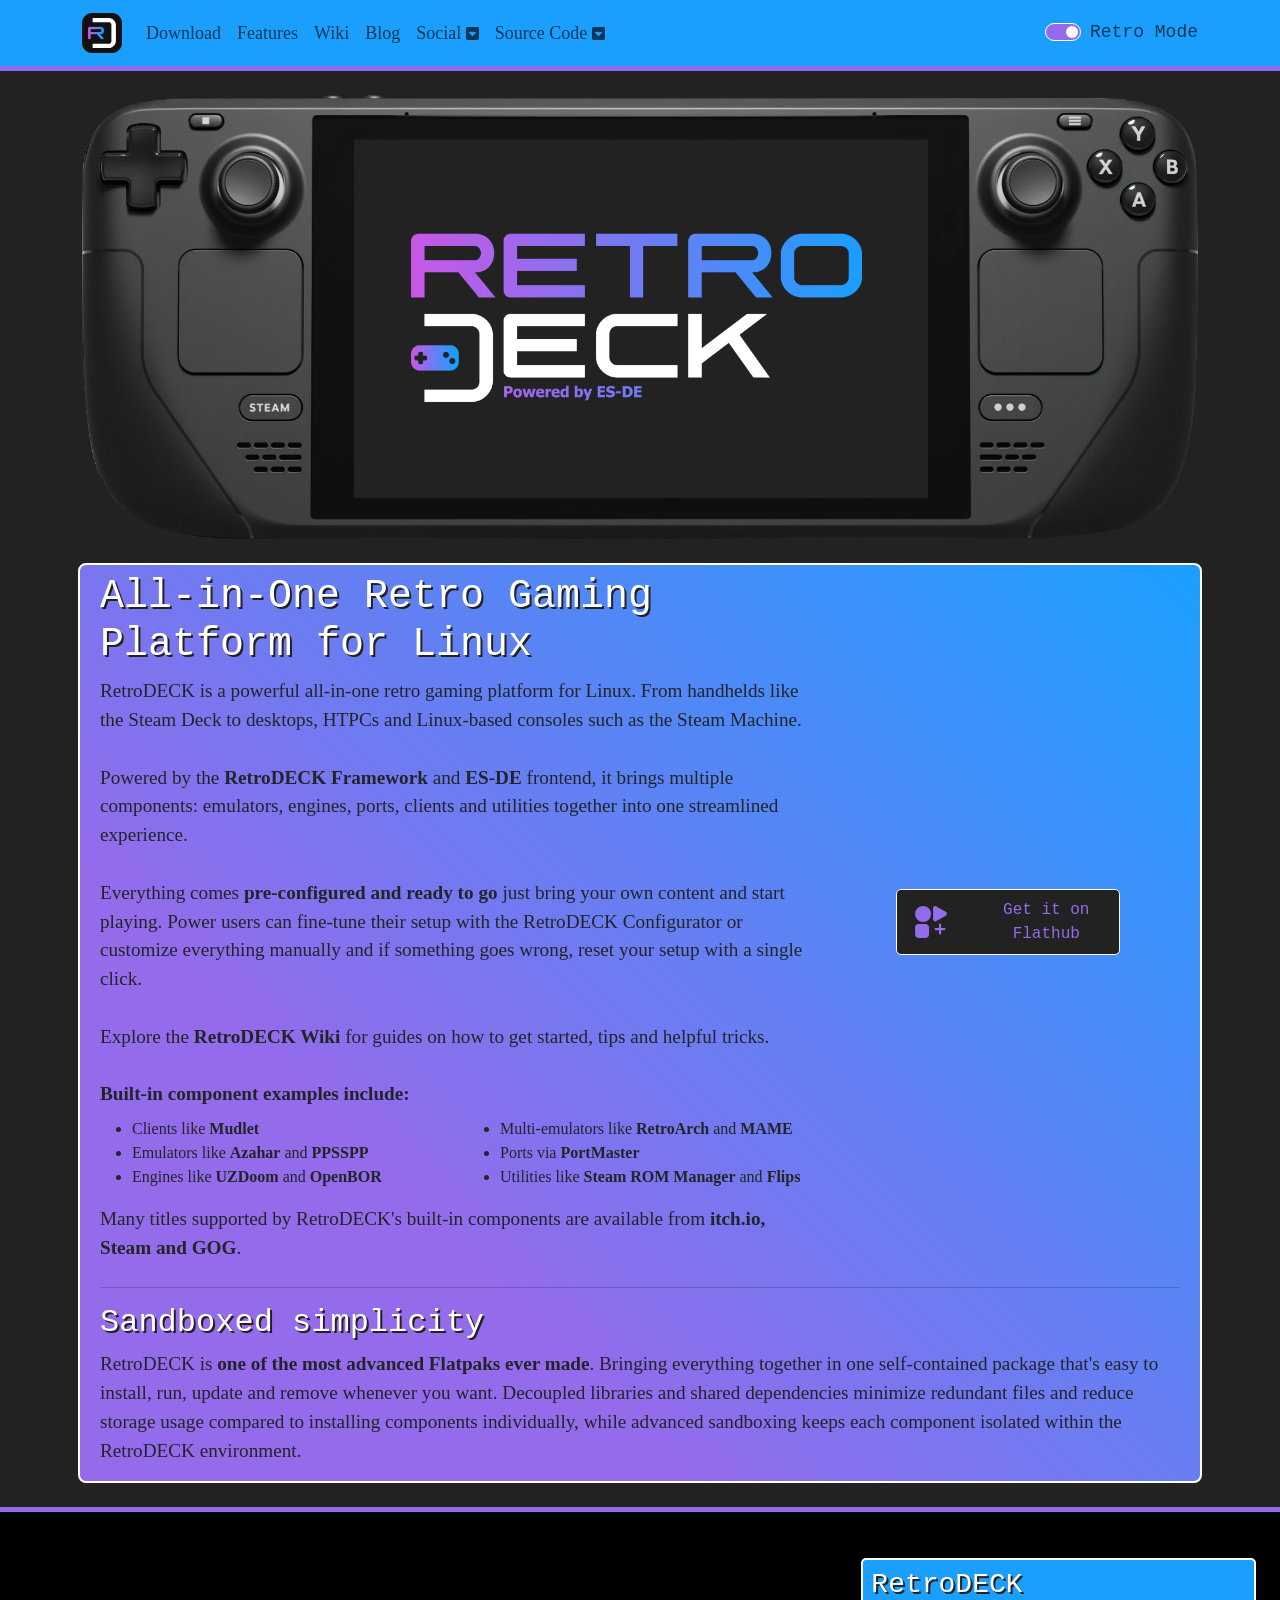
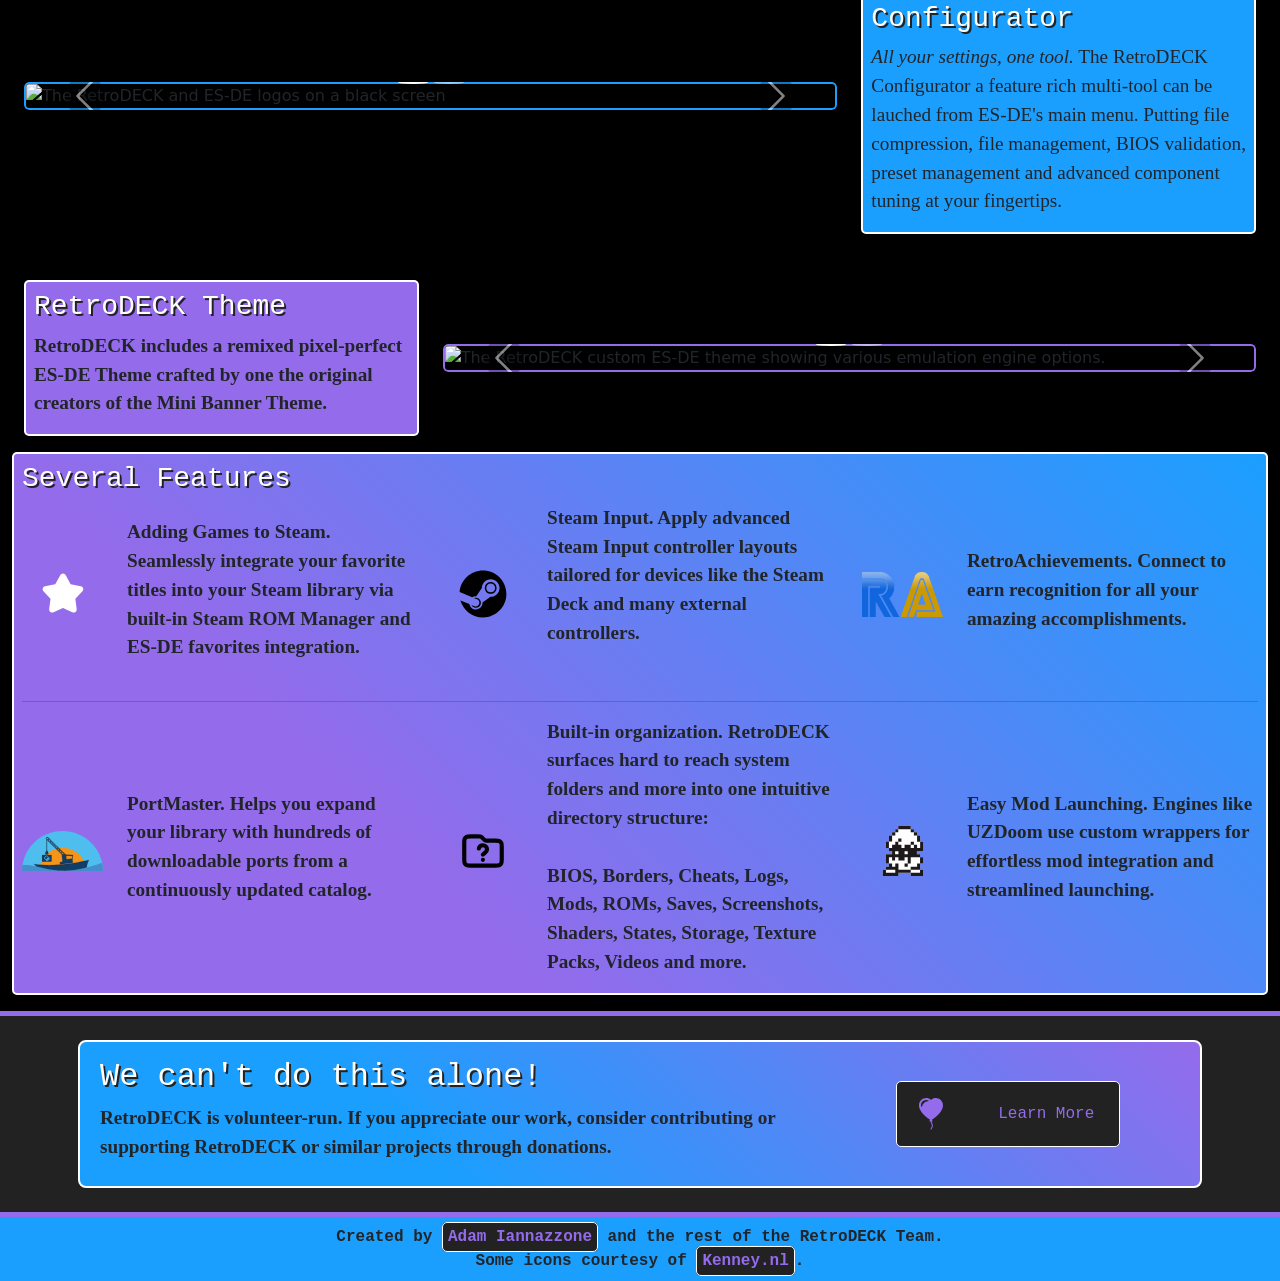
==== commit de488469: "logo" ====
--- a/index.html
+++ b/index.html
@@ -432,7 +432,7 @@
                             <div class="col-md-4">
                                 <div class="row py-0 align-items-center">
                                     <div class="col-3 text-center">
-                                        <img class="img-fluid" src="assets/feature-icons/portmaster-logo.png">
+                                        <img class="img-fluid" src="assets/feature-icons/portmaster-logo.svg">
                                     </div>
                                     <div class="col-9">
                                         <p><strong>PortMaster.</strong> Helps you expand your library with hundreds 
@@ -573,4 +573,4 @@
     <script src="scripts/blog-loader.js"></script>
 </body>
 
-</html>+</html>
